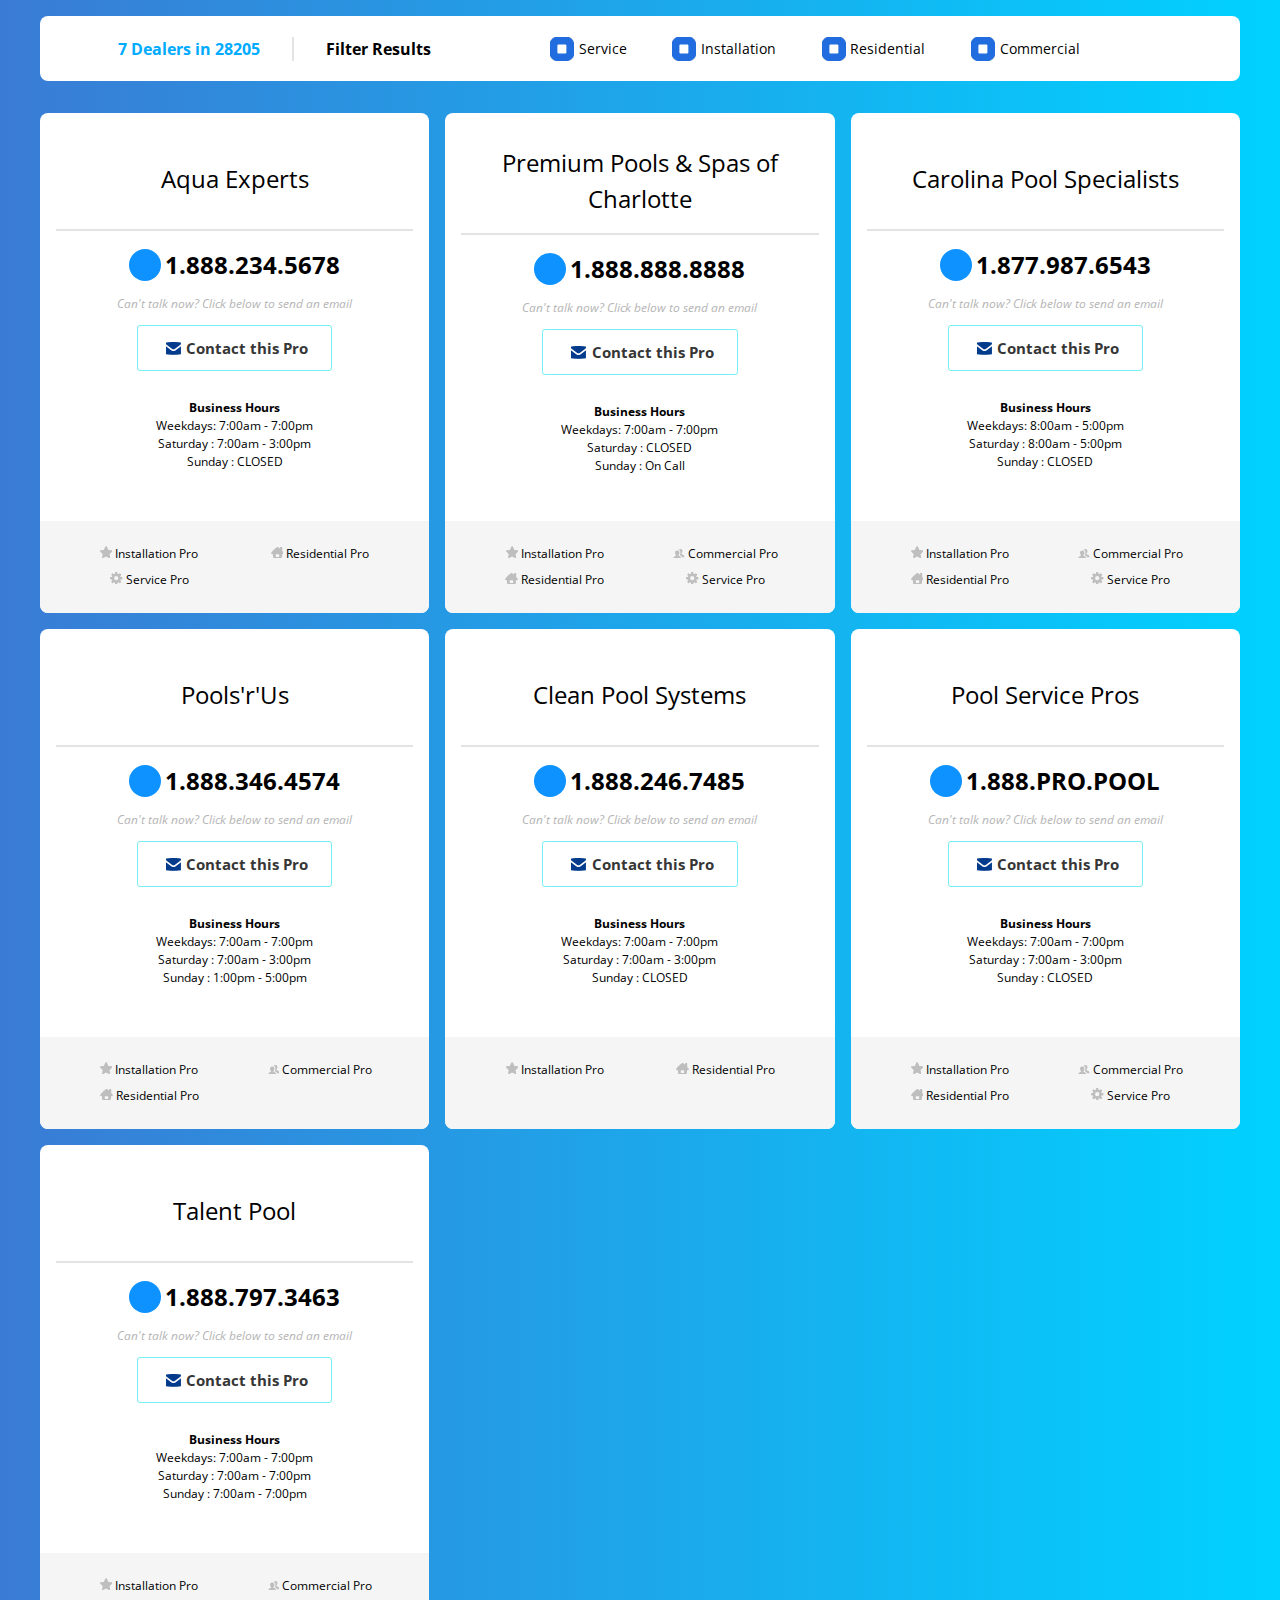
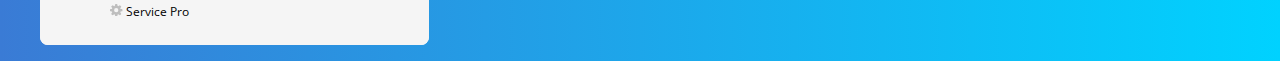
==== index.html @ e786c7f9 "initial commit" ====
<html>
  <head>
    <title>RV Project</title>
    <link rel="stylesheet" href="https://fonts.googleapis.com/css?family=Open+Sans:400,700">
    <link rel="stylesheet" type="text/css" href="./style/main.css">
    <link rel="stylesheet" type="text/css" media="(max-width: 750px)" href="./style/mobile.css">
  </head>
  <body>
  	<section class="wrapper">
      <nav class="nav">
  <div class="nav--header">
	  <div class="nav--brand"> 7 Dealers in 28205 </div>
    <div id="nav-btn--link">    
        <div class="nav-menu--title">
          <p>Filter Results</p>
        </div>       
        <div class="carat--border is-hidden--desktop">
          <span class="carat up"></span>  
        </div>
      </div>                
  </div>    
  <ul id="nav--menu" class="is--hidden">
    <li class="nav--item font--is-medium align-icons">
      <svg xmlns="http://www.w3.org/2000/svg" width="23.969" height="23.969" viewBox="0 0 23.969 23.969" class="add-margin">
        <rect class="radio-btn-unchecked cls-btn" x="0.5" y="0.5" width="22.969" height="22.969" rx="5" ry="5"/>
        <rect class="radio-btn-checked cls-checked" x="3.4" y="3.4" width="17" height="17" rx="5" ry="5"/>
      </svg>        
    Service </li>
    <li class="nav--item font--is-medium align-icons">
      <svg xmlns="http://www.w3.org/2000/svg" width="23.969" height="23.969" viewBox="0 0 23.969 23.969" class="add-margin">
        <rect class="radio-btn-unchecked cls-btn" x="0.5" y="0.5" width="22.969" height="22.969" rx="5" ry="5"/>
        <rect class="radio-btn-checked cls-checked" x="3.4" y="3.4" width="17" height="17" rx="5" ry="5"/>
      </svg>
    Installation </li>
    <li class="nav--item font--is-medium align-icons">
      <svg xmlns="http://www.w3.org/2000/svg" width="23.969" height="23.969" viewBox="0 0 23.969 23.969" class="add-margin">
        <rect class="radio-btn-unchecked cls-btn" x="0.5" y="0.5" width="22.969" height="22.969" rx="5" ry="5"/>
        <rect class="radio-btn-checked cls-checked" x="3.4" y="3.4" width="17" height="17" rx="5" ry="5"/>
      </svg>                 
    Residential </li>
    <li class="nav--item font--is-medium align-icons">
      <svg xmlns="http://www.w3.org/2000/svg" width="23.969" height="23.969" viewBox="0 0 23.969 23.969" class="add-margin">
        <rect class="radio-btn-unchecked cls-btn" x="0.5" y="0.5" width="22.969" height="22.969" rx="5" ry="5"/>
        <rect class="radio-btn-checked cls-checked" x="3.4" y="3.4" width="17" height="17" rx="5" ry="5"/>
      </svg>                  
    Commercial </li>                    
  </ul>  
</nav>
      <section class="card--grid">
        <div id="card--group"> 
          <!-- yields card from _index.ejs -->
         <div class="card">
  <div class="card--body">
  
    <div class="card--title">
	   <h1 class="font--is-large">Aqua Experts</h1>
    </div>
 
    <div class="card--content">  
        <div class="align-icon--phone">
          <div class="icon--circular">   
            <svg xmlns="http://www.w3.org/2000/svg" width="13" height="13.063" viewBox="0 0 13 13.063" class="icon--phone">
              <defs>
                <style>
                  .cls-phone {
                    fill: #fff;
                  }
                </style>
              </defs>
              <path id="phone-icon" class="cls-phone" d="M14.336,16.586A9.937,9.937,0,0,1,12.5,15.113a9.409,9.409,0,0,1-1.446-1.852,0.449,0.449,0,0,1,.058-0.583l1.374-1.371a0.531,0.531,0,0,0,.174-0.379,0.6,0.6,0,0,0-.072-0.262L10.822,7.428A0.456,0.456,0,0,0,10.4,7.165a3.386,3.386,0,0,0-2.169.846,2.949,2.949,0,0,0-.81,1.735,5.746,5.746,0,0,0,.181,2.275,10.107,10.107,0,0,0,1.106,2.523,13.079,13.079,0,0,0,1.909,2.465,12.026,12.026,0,0,0,3.246,2.377,7.365,7.365,0,0,0,3.217.846,3.087,3.087,0,0,0,3.3-3,0.472,0.472,0,0,0-.26-0.437l-3.21-1.633-0.246-.088a0.452,0.452,0,0,0-.376.19l-1.374,1.254a0.43,0.43,0,0,1-.578.073h0Z" transform="translate(-13.375 -13.156)"/>
            </svg>
          </div>                      
          <p class="font--is-large mobile--cta">
           <strong>1.888.234.5678</strong>
          </p> 
        </div>
      <p class="card--padding font--is-small subtitle--color"><em>Can't talk now? Click below to send an email</em>
      </p>
      <a class="button" data-order="0" data-id="401929">
        <svg xmlns="http://www.w3.org/2000/svg" xmlns:xlink="http://www.w3.org/1999/xlink" width="15" height="13" viewBox="0 0 15 13" class="add-margin">                  
          <image id="email-icon" width="15" height="13" xlink:href="[data-uri]"/>
        </svg>
        Contact this Pro
      </a>
    </div>
    <div class="card--content font--is-small">  
      <p><strong>Business Hours</strong></p>
      <p>Weekdays: 7:00am - 7:00pm</p>
      
       
       
        
        
      
       
       
        
        
      
       
       
        
        
      
       
       
        
        
      
       
       
        
        
      
       
       
           
        <p> Saturday : 7:00am - 3:00pm </p>
        
        
      
       
        
        <p>Sunday : CLOSED </p>
       
      
    </div>  
  </div>
  <div class="card--footer">            
      
        <p class="font--is-small">
          
          <svg xmlns="http://www.w3.org/2000/svg" width="12.281" height="12.313" viewBox="0 0 12.281 12.313">
            <defs>
              <style>
                .cls-icon {
                  fill: #bebebe;
                  fill-rule: evenodd;
                }
              </style>
            </defs>
            <path id="star-icon" class="cls-icon" d="M12.025,4.515A13.008,13.008,0,0,0,8.4,4.093,11.641,11.641,0,0,0,6.677.382,0.578,0.578,0,0,0,6.254.2a0.652,0.652,0,0,0-.435.179A11.913,11.913,0,0,0,4.1,4.093a13.006,13.006,0,0,0-3.621.422,0.539,0.539,0,0,0-.333.358,0.57,0.57,0,0,0,.038.512A11.762,11.762,0,0,0,2.864,8.277a23.525,23.525,0,0,0-.64,3.544,0.586,0.586,0,0,0,.282.563,0.556,0.556,0,0,0,.614.038q0.217-.128.7-0.358,1.727-.857,2.431-1.305,0.7,0.448,2.431,1.305,0.486,0.23.7,0.358a0.736,0.736,0,0,0,.282.064,0.63,0.63,0,0,0,.333-0.1,0.587,0.587,0,0,0,.281-0.563,23.554,23.554,0,0,0-.64-3.544A11.768,11.768,0,0,0,12.32,5.385a0.57,0.57,0,0,0,.038-0.512,0.579,0.579,0,0,0-.333-0.358h0Z" transform="translate(-0.125 -0.188)"/>
          </svg>
                     
          Installation Pro 
        </p>
    
        <p class="font--is-small">
          
            <svg xmlns="http://www.w3.org/2000/svg" width="12.938" height="11.656" viewBox="0 0 12.938 11.656">
              <defs>
                <style>
                  .cls-1 {
                    fill: #bebebe;
                    fill-rule: evenodd;
                  }
                </style>
              </defs>
              <path id="home-icon" class="cls-1" d="M10.187,12.027a0.722,0.722,0,0,0,.344-0.2,0.546,0.546,0,0,0,.155-0.351l0.553-3.817h1.066a0.645,0.645,0,0,0,.648-0.647,0.665,0.665,0,0,0-.175-0.445,16.038,16.038,0,0,0-1.551-1.888V1.182A0.416,0.416,0,0,0,10.794.751H9.5a0.416,0.416,0,0,0-.432.432V2.6A22.991,22.991,0,0,0,6.842.859a0.582,0.582,0,0,0-.728,0L5.635,1.2Q5.3,1.439,4.569,2.032T3.126,3.273q-0.708.647-1.544,1.565A17.807,17.807,0,0,0,.125,6.645a0.589,0.589,0,0,0-.054.661,0.636,0.636,0,0,0,.58.351H1.717l0.54,3.817a0.625,0.625,0,0,0,.513.553,18.882,18.882,0,0,0,3.709.378,19.163,19.163,0,0,0,3.709-.378h0ZM7.773,10.678q-0.715.068-1.295,0.067t-1.295-.067a0.4,0.4,0,0,1-.378-0.4L4.7,8.547a0.467,0.467,0,0,1,.121-0.324,0.427,0.427,0,0,1,.31-0.135h2.7a0.427,0.427,0,0,1,.31.135,0.467,0.467,0,0,1,.121.324L8.151,10.274a0.4,0.4,0,0,1-.378.4h0Z" transform="translate(0 -0.75)"/>
            </svg>
                     
          Residential Pro 
        </p>
    
        <p class="font--is-small">
          
            <svg xmlns="http://www.w3.org/2000/svg" width="12.469" height="12.438" viewBox="0 0 12.469 12.438">
              <defs>
                <style>
                  .cls-1 {
                    fill: #bebebe;
                    fill-rule: evenodd;
                  }
                </style>
              </defs>
              <path id="gear-icon" class="cls-1" d="M12.753,5.869a0.611,0.611,0,0,0-.364-0.182q-0.351-.039-1.065-0.13A0.757,0.757,0,0,1,10.935,5.3a0.662,0.662,0,0,1-.156-0.435A0.59,0.59,0,0,1,10.9,4.506q0-.013.649-0.857a0.613,0.613,0,0,0,.13-0.383,0.578,0.578,0,0,0-.143-0.383,5.573,5.573,0,0,0-.844-0.844A0.578,0.578,0,0,0,10.305,1.9a0.612,0.612,0,0,0-.383.13l-0.844.649a0.8,0.8,0,0,1-.39.117A0.645,0.645,0,0,1,8.254,2.63a0.72,0.72,0,0,1-.24-0.409L7.884,1.182A0.611,0.611,0,0,0,7.7.818,0.621,0.621,0,0,0,7.325.636a5.519,5.519,0,0,0-1.195,0,0.621,0.621,0,0,0-.377.182,0.61,0.61,0,0,0-.182.364L5.442,2.221a0.648,0.648,0,0,1-.234.409,0.671,0.671,0,0,1-.441.162,0.735,0.735,0,0,1-.416-0.13L3.534,2.026A0.613,0.613,0,0,0,3.151,1.9a0.577,0.577,0,0,0-.383.143,5.561,5.561,0,0,0-.844.844,0.606,0.606,0,0,0-.149.383,0.548,0.548,0,0,0,.136.383L2.534,4.467a0.637,0.637,0,0,1,.143.4,0.673,0.673,0,0,1-.169.454,0.683,0.683,0,0,1-.429.234l-1.013.13a0.607,0.607,0,0,0-.377.188,0.574,0.574,0,0,0-.169.37,5.519,5.519,0,0,0,0,1.195A0.62,0.62,0,0,0,.7,7.817,0.61,0.61,0,0,0,1.067,8l1.013,0.13a0.631,0.631,0,0,1,.429.221,0.673,0.673,0,0,1,.169.454,0.654,0.654,0,0,1-.143.416l-0.623.818a0.611,0.611,0,0,0-.13.383,0.576,0.576,0,0,0,.143.383,5.555,5.555,0,0,0,.844.844,0.618,0.618,0,0,0,.39.143,0.538,0.538,0,0,0,.377-0.13l0.818-.636a0.737,0.737,0,0,1,.416-0.13,0.672,0.672,0,0,1,.441.162,0.649,0.649,0,0,1,.234.409q0,0.013.13,1.039a0.61,0.61,0,0,0,.182.364,0.619,0.619,0,0,0,.377.182q0.39,0.026.6,0.026t0.6-.026A0.62,0.62,0,0,0,7.7,12.868,0.611,0.611,0,0,0,7.884,12.5l0.13-1.039a0.721,0.721,0,0,1,.24-0.409,0.647,0.647,0,0,1,.435-0.162,0.631,0.631,0,0,1,.39.117l0.844,0.649a0.538,0.538,0,0,0,.377.13,0.554,0.554,0,0,0,.39-0.143,5.566,5.566,0,0,0,.844-0.844,0.577,0.577,0,0,0,.143-0.383,0.613,0.613,0,0,0-.13-0.383Q10.9,9.194,10.9,9.181A0.609,0.609,0,0,1,10.779,8.8a0.663,0.663,0,0,1,.156-0.435,0.688,0.688,0,0,1,.389-0.24L12.39,8a0.61,0.61,0,0,0,.364-0.182,0.621,0.621,0,0,0,.182-0.377,5.521,5.521,0,0,0,0-1.195A0.621,0.621,0,0,0,12.753,5.869Zm-8.142.974A2.106,2.106,0,0,1,6.728,4.727,2.106,2.106,0,0,1,8.845,6.843,2.106,2.106,0,0,1,6.728,8.96,2.106,2.106,0,0,1,4.611,6.843Z" transform="translate(-0.5 -0.625)"/>
            </svg>
                     
          Service Pro 
        </p>
    
    
  </div>
</div>
        
<div class="card">
  <div class="card--body">
  
    <div class="card--title card--content">
     <h1 class="font--is-large">Premium Pools &amp; Spas of Charlotte</h1>
    </div>                          
  
    <div class="card--content">  
        <div class="align-icon--phone">
          <div class="icon--circular">   
            <svg xmlns="http://www.w3.org/2000/svg" width="13" height="13.063" viewBox="0 0 13 13.063" class="icon--phone">
              <defs>
                <style>
                  .cls-phone {
                    fill: #fff;
                  }
                </style>
              </defs>
              <path id="phone-icon" class="cls-phone" d="M14.336,16.586A9.937,9.937,0,0,1,12.5,15.113a9.409,9.409,0,0,1-1.446-1.852,0.449,0.449,0,0,1,.058-0.583l1.374-1.371a0.531,0.531,0,0,0,.174-0.379,0.6,0.6,0,0,0-.072-0.262L10.822,7.428A0.456,0.456,0,0,0,10.4,7.165a3.386,3.386,0,0,0-2.169.846,2.949,2.949,0,0,0-.81,1.735,5.746,5.746,0,0,0,.181,2.275,10.107,10.107,0,0,0,1.106,2.523,13.079,13.079,0,0,0,1.909,2.465,12.026,12.026,0,0,0,3.246,2.377,7.365,7.365,0,0,0,3.217.846,3.087,3.087,0,0,0,3.3-3,0.472,0.472,0,0,0-.26-0.437l-3.21-1.633-0.246-.088a0.452,0.452,0,0,0-.376.19l-1.374,1.254a0.43,0.43,0,0,1-.578.073h0Z" transform="translate(-13.375 -13.156)"/>
            </svg>
          </div>                      
          <p class="font--is-large mobile--cta">
           <strong>1.888.888.8888</strong>
          </p> 
        </div>
      <p class="card--padding font--is-small subtitle--color"><em>Can't talk now? Click below to send an email</em>
      </p>
      <a class="button" data-order="1" data-id="401928">
        <svg xmlns="http://www.w3.org/2000/svg" xmlns:xlink="http://www.w3.org/1999/xlink" width="15" height="13" viewBox="0 0 15 13" class="add-margin">                  
          <image id="email-icon" width="15" height="13" xlink:href="[data-uri]"/>
        </svg>
        Contact this Pro
      </a>
    </div>
    <div class="card--content font--is-small">  
      <p><strong>Business Hours</strong></p>
      <p>Weekdays: 7:00am - 7:00pm</p>
      
       
       
        
        
      
       
       
        
        
      
       
       
        
        
      
       
       
        
        
      
       
       
        
        
      
       
        
        <p>Saturday : CLOSED </p>
       
      
       
       
           
        <p> Sunday : On Call </p>
        
        
      
    </div>  
  </div>
  <div class="card--footer">            
      
        <p class="font--is-small">
          
          <svg xmlns="http://www.w3.org/2000/svg" width="12.281" height="12.313" viewBox="0 0 12.281 12.313">
            <defs>
              <style>
                .cls-icon {
                  fill: #bebebe;
                  fill-rule: evenodd;
                }
              </style>
            </defs>
            <path id="star-icon" class="cls-icon" d="M12.025,4.515A13.008,13.008,0,0,0,8.4,4.093,11.641,11.641,0,0,0,6.677.382,0.578,0.578,0,0,0,6.254.2a0.652,0.652,0,0,0-.435.179A11.913,11.913,0,0,0,4.1,4.093a13.006,13.006,0,0,0-3.621.422,0.539,0.539,0,0,0-.333.358,0.57,0.57,0,0,0,.038.512A11.762,11.762,0,0,0,2.864,8.277a23.525,23.525,0,0,0-.64,3.544,0.586,0.586,0,0,0,.282.563,0.556,0.556,0,0,0,.614.038q0.217-.128.7-0.358,1.727-.857,2.431-1.305,0.7,0.448,2.431,1.305,0.486,0.23.7,0.358a0.736,0.736,0,0,0,.282.064,0.63,0.63,0,0,0,.333-0.1,0.587,0.587,0,0,0,.281-0.563,23.554,23.554,0,0,0-.64-3.544A11.768,11.768,0,0,0,12.32,5.385a0.57,0.57,0,0,0,.038-0.512,0.579,0.579,0,0,0-.333-0.358h0Z" transform="translate(-0.125 -0.188)"/>
          </svg>
                     
          Installation Pro 
        </p>
    
        <p class="font--is-small">
          
            <svg xmlns="http://www.w3.org/2000/svg" width="11.5" height="9.906" viewBox="0 0 11.5 9.906">
              <defs>
                <style>
                  .cls-1 {
                    fill: #bebebe;
                    fill-rule: evenodd;
                  }
                </style>
              </defs>
              <path id="people-icon" class="cls-1" d="M10.4,6.81a6.431,6.431,0,0,0-.636-0.288q-0.3-.12-0.432-0.18a2.026,2.026,0,0,1-.312-0.186A0.5,0.5,0,0,1,8.8,5.9a1.03,1.03,0,0,1,.276-0.792q1.177-1.825.4-3.11a2.147,2.147,0,0,0-.792-0.768A2.2,2.2,0,0,0,7.589.951a1.563,1.563,0,0,0-.835.2,2.638,2.638,0,0,0-.666.636,2.858,2.858,0,0,1,1.273,1.2,2.687,2.687,0,0,1,.366,1,3.666,3.666,0,0,1-.1,1.381,5.588,5.588,0,0,1-.756,1.717,1.6,1.6,0,0,1,.192.084,4.891,4.891,0,0,1,.78.348A4.113,4.113,0,0,1,9.45,9.284a12.1,12.1,0,0,0,2.065-.132A0.372,0.372,0,0,0,11.768,9a0.375,0.375,0,0,0,.048-0.288A2.877,2.877,0,0,0,10.4,6.81h0ZM8.07,10.737q0.336-.036.384-0.048a0.324,0.324,0,0,0,.252-0.156,0.34,0.34,0,0,0,.06-0.288,2.982,2.982,0,0,0-1.417-1.9,6.71,6.71,0,0,0-.636-0.288q-0.3-.12-0.432-0.18a2.027,2.027,0,0,1-.312-0.186,0.5,0.5,0,0,1-.216-0.258,1.056,1.056,0,0,1,.264-0.792q1.177-1.837.408-3.11a2.134,2.134,0,0,0-.8-0.768,2.229,2.229,0,0,0-1.1-.276,2.2,2.2,0,0,0-1.087.276,2.132,2.132,0,0,0-.8.768q-0.769,1.273.408,3.11a1.057,1.057,0,0,1,.264.792,0.5,0.5,0,0,1-.216.258,2.036,2.036,0,0,1-.312.186q-0.132.06-.432,0.18a6.688,6.688,0,0,0-.636.288,2.884,2.884,0,0,0-1.4,1.9,0.352,0.352,0,0,0,.048.288,0.323,0.323,0,0,0,.252.156Q0.661,10.7.991,10.737t1.3,0.072q0.973,0.036,2.233.036t2.233-.036Q7.733,10.773,8.07,10.737Z" transform="translate(-0.313 -0.938)"/>
            </svg>                      
                     
          Commercial Pro 
        </p>
    
        <p class="font--is-small">
          
            <svg xmlns="http://www.w3.org/2000/svg" width="12.938" height="11.656" viewBox="0 0 12.938 11.656">
              <defs>
                <style>
                  .cls-1 {
                    fill: #bebebe;
                    fill-rule: evenodd;
                  }
                </style>
              </defs>
              <path id="home-icon" class="cls-1" d="M10.187,12.027a0.722,0.722,0,0,0,.344-0.2,0.546,0.546,0,0,0,.155-0.351l0.553-3.817h1.066a0.645,0.645,0,0,0,.648-0.647,0.665,0.665,0,0,0-.175-0.445,16.038,16.038,0,0,0-1.551-1.888V1.182A0.416,0.416,0,0,0,10.794.751H9.5a0.416,0.416,0,0,0-.432.432V2.6A22.991,22.991,0,0,0,6.842.859a0.582,0.582,0,0,0-.728,0L5.635,1.2Q5.3,1.439,4.569,2.032T3.126,3.273q-0.708.647-1.544,1.565A17.807,17.807,0,0,0,.125,6.645a0.589,0.589,0,0,0-.054.661,0.636,0.636,0,0,0,.58.351H1.717l0.54,3.817a0.625,0.625,0,0,0,.513.553,18.882,18.882,0,0,0,3.709.378,19.163,19.163,0,0,0,3.709-.378h0ZM7.773,10.678q-0.715.068-1.295,0.067t-1.295-.067a0.4,0.4,0,0,1-.378-0.4L4.7,8.547a0.467,0.467,0,0,1,.121-0.324,0.427,0.427,0,0,1,.31-0.135h2.7a0.427,0.427,0,0,1,.31.135,0.467,0.467,0,0,1,.121.324L8.151,10.274a0.4,0.4,0,0,1-.378.4h0Z" transform="translate(0 -0.75)"/>
            </svg>
                     
          Residential Pro 
        </p>
    
        <p class="font--is-small">
          
            <svg xmlns="http://www.w3.org/2000/svg" width="12.469" height="12.438" viewBox="0 0 12.469 12.438">
              <defs>
                <style>
                  .cls-1 {
                    fill: #bebebe;
                    fill-rule: evenodd;
                  }
                </style>
              </defs>
              <path id="gear-icon" class="cls-1" d="M12.753,5.869a0.611,0.611,0,0,0-.364-0.182q-0.351-.039-1.065-0.13A0.757,0.757,0,0,1,10.935,5.3a0.662,0.662,0,0,1-.156-0.435A0.59,0.59,0,0,1,10.9,4.506q0-.013.649-0.857a0.613,0.613,0,0,0,.13-0.383,0.578,0.578,0,0,0-.143-0.383,5.573,5.573,0,0,0-.844-0.844A0.578,0.578,0,0,0,10.305,1.9a0.612,0.612,0,0,0-.383.13l-0.844.649a0.8,0.8,0,0,1-.39.117A0.645,0.645,0,0,1,8.254,2.63a0.72,0.72,0,0,1-.24-0.409L7.884,1.182A0.611,0.611,0,0,0,7.7.818,0.621,0.621,0,0,0,7.325.636a5.519,5.519,0,0,0-1.195,0,0.621,0.621,0,0,0-.377.182,0.61,0.61,0,0,0-.182.364L5.442,2.221a0.648,0.648,0,0,1-.234.409,0.671,0.671,0,0,1-.441.162,0.735,0.735,0,0,1-.416-0.13L3.534,2.026A0.613,0.613,0,0,0,3.151,1.9a0.577,0.577,0,0,0-.383.143,5.561,5.561,0,0,0-.844.844,0.606,0.606,0,0,0-.149.383,0.548,0.548,0,0,0,.136.383L2.534,4.467a0.637,0.637,0,0,1,.143.4,0.673,0.673,0,0,1-.169.454,0.683,0.683,0,0,1-.429.234l-1.013.13a0.607,0.607,0,0,0-.377.188,0.574,0.574,0,0,0-.169.37,5.519,5.519,0,0,0,0,1.195A0.62,0.62,0,0,0,.7,7.817,0.61,0.61,0,0,0,1.067,8l1.013,0.13a0.631,0.631,0,0,1,.429.221,0.673,0.673,0,0,1,.169.454,0.654,0.654,0,0,1-.143.416l-0.623.818a0.611,0.611,0,0,0-.13.383,0.576,0.576,0,0,0,.143.383,5.555,5.555,0,0,0,.844.844,0.618,0.618,0,0,0,.39.143,0.538,0.538,0,0,0,.377-0.13l0.818-.636a0.737,0.737,0,0,1,.416-0.13,0.672,0.672,0,0,1,.441.162,0.649,0.649,0,0,1,.234.409q0,0.013.13,1.039a0.61,0.61,0,0,0,.182.364,0.619,0.619,0,0,0,.377.182q0.39,0.026.6,0.026t0.6-.026A0.62,0.62,0,0,0,7.7,12.868,0.611,0.611,0,0,0,7.884,12.5l0.13-1.039a0.721,0.721,0,0,1,.24-0.409,0.647,0.647,0,0,1,.435-0.162,0.631,0.631,0,0,1,.39.117l0.844,0.649a0.538,0.538,0,0,0,.377.13,0.554,0.554,0,0,0,.39-0.143,5.566,5.566,0,0,0,.844-0.844,0.577,0.577,0,0,0,.143-0.383,0.613,0.613,0,0,0-.13-0.383Q10.9,9.194,10.9,9.181A0.609,0.609,0,0,1,10.779,8.8a0.663,0.663,0,0,1,.156-0.435,0.688,0.688,0,0,1,.389-0.24L12.39,8a0.61,0.61,0,0,0,.364-0.182,0.621,0.621,0,0,0,.182-0.377,5.521,5.521,0,0,0,0-1.195A0.621,0.621,0,0,0,12.753,5.869Zm-8.142.974A2.106,2.106,0,0,1,6.728,4.727,2.106,2.106,0,0,1,8.845,6.843,2.106,2.106,0,0,1,6.728,8.96,2.106,2.106,0,0,1,4.611,6.843Z" transform="translate(-0.5 -0.625)"/>
            </svg>
                     
          Service Pro 
        </p>
    
    
  </div>
</div>
        
<div class="card">
  <div class="card--body">
  
    <div class="card--title">
	   <h1 class="font--is-large">Carolina Pool Specialists</h1>
    </div>
 
    <div class="card--content">  
        <div class="align-icon--phone">
          <div class="icon--circular">   
            <svg xmlns="http://www.w3.org/2000/svg" width="13" height="13.063" viewBox="0 0 13 13.063" class="icon--phone">
              <defs>
                <style>
                  .cls-phone {
                    fill: #fff;
                  }
                </style>
              </defs>
              <path id="phone-icon" class="cls-phone" d="M14.336,16.586A9.937,9.937,0,0,1,12.5,15.113a9.409,9.409,0,0,1-1.446-1.852,0.449,0.449,0,0,1,.058-0.583l1.374-1.371a0.531,0.531,0,0,0,.174-0.379,0.6,0.6,0,0,0-.072-0.262L10.822,7.428A0.456,0.456,0,0,0,10.4,7.165a3.386,3.386,0,0,0-2.169.846,2.949,2.949,0,0,0-.81,1.735,5.746,5.746,0,0,0,.181,2.275,10.107,10.107,0,0,0,1.106,2.523,13.079,13.079,0,0,0,1.909,2.465,12.026,12.026,0,0,0,3.246,2.377,7.365,7.365,0,0,0,3.217.846,3.087,3.087,0,0,0,3.3-3,0.472,0.472,0,0,0-.26-0.437l-3.21-1.633-0.246-.088a0.452,0.452,0,0,0-.376.19l-1.374,1.254a0.43,0.43,0,0,1-.578.073h0Z" transform="translate(-13.375 -13.156)"/>
            </svg>
          </div>                      
          <p class="font--is-large mobile--cta">
           <strong>1.877.987.6543</strong>
          </p> 
        </div>
      <p class="card--padding font--is-small subtitle--color"><em>Can't talk now? Click below to send an email</em>
      </p>
      <a class="button" data-order="2" data-id="401927">
        <svg xmlns="http://www.w3.org/2000/svg" xmlns:xlink="http://www.w3.org/1999/xlink" width="15" height="13" viewBox="0 0 15 13" class="add-margin">                  
          <image id="email-icon" width="15" height="13" xlink:href="[data-uri]"/>
        </svg>
        Contact this Pro
      </a>
    </div>
    <div class="card--content font--is-small">  
      <p><strong>Business Hours</strong></p>
      <p>Weekdays: 8:00am - 5:00pm</p>
      
       
       
        
        
      
       
       
        
        
      
       
       
        
        
      
       
       
        
        
      
       
       
        
        
      
       
       
           
        <p> Saturday : 8:00am - 5:00pm </p>
        
        
      
       
        
        <p>Sunday : CLOSED </p>
       
      
    </div>  
  </div>
  <div class="card--footer">            
      
        <p class="font--is-small">
          
          <svg xmlns="http://www.w3.org/2000/svg" width="12.281" height="12.313" viewBox="0 0 12.281 12.313">
            <defs>
              <style>
                .cls-icon {
                  fill: #bebebe;
                  fill-rule: evenodd;
                }
              </style>
            </defs>
            <path id="star-icon" class="cls-icon" d="M12.025,4.515A13.008,13.008,0,0,0,8.4,4.093,11.641,11.641,0,0,0,6.677.382,0.578,0.578,0,0,0,6.254.2a0.652,0.652,0,0,0-.435.179A11.913,11.913,0,0,0,4.1,4.093a13.006,13.006,0,0,0-3.621.422,0.539,0.539,0,0,0-.333.358,0.57,0.57,0,0,0,.038.512A11.762,11.762,0,0,0,2.864,8.277a23.525,23.525,0,0,0-.64,3.544,0.586,0.586,0,0,0,.282.563,0.556,0.556,0,0,0,.614.038q0.217-.128.7-0.358,1.727-.857,2.431-1.305,0.7,0.448,2.431,1.305,0.486,0.23.7,0.358a0.736,0.736,0,0,0,.282.064,0.63,0.63,0,0,0,.333-0.1,0.587,0.587,0,0,0,.281-0.563,23.554,23.554,0,0,0-.64-3.544A11.768,11.768,0,0,0,12.32,5.385a0.57,0.57,0,0,0,.038-0.512,0.579,0.579,0,0,0-.333-0.358h0Z" transform="translate(-0.125 -0.188)"/>
          </svg>
                     
          Installation Pro 
        </p>
    
        <p class="font--is-small">
          
            <svg xmlns="http://www.w3.org/2000/svg" width="11.5" height="9.906" viewBox="0 0 11.5 9.906">
              <defs>
                <style>
                  .cls-1 {
                    fill: #bebebe;
                    fill-rule: evenodd;
                  }
                </style>
              </defs>
              <path id="people-icon" class="cls-1" d="M10.4,6.81a6.431,6.431,0,0,0-.636-0.288q-0.3-.12-0.432-0.18a2.026,2.026,0,0,1-.312-0.186A0.5,0.5,0,0,1,8.8,5.9a1.03,1.03,0,0,1,.276-0.792q1.177-1.825.4-3.11a2.147,2.147,0,0,0-.792-0.768A2.2,2.2,0,0,0,7.589.951a1.563,1.563,0,0,0-.835.2,2.638,2.638,0,0,0-.666.636,2.858,2.858,0,0,1,1.273,1.2,2.687,2.687,0,0,1,.366,1,3.666,3.666,0,0,1-.1,1.381,5.588,5.588,0,0,1-.756,1.717,1.6,1.6,0,0,1,.192.084,4.891,4.891,0,0,1,.78.348A4.113,4.113,0,0,1,9.45,9.284a12.1,12.1,0,0,0,2.065-.132A0.372,0.372,0,0,0,11.768,9a0.375,0.375,0,0,0,.048-0.288A2.877,2.877,0,0,0,10.4,6.81h0ZM8.07,10.737q0.336-.036.384-0.048a0.324,0.324,0,0,0,.252-0.156,0.34,0.34,0,0,0,.06-0.288,2.982,2.982,0,0,0-1.417-1.9,6.71,6.71,0,0,0-.636-0.288q-0.3-.12-0.432-0.18a2.027,2.027,0,0,1-.312-0.186,0.5,0.5,0,0,1-.216-0.258,1.056,1.056,0,0,1,.264-0.792q1.177-1.837.408-3.11a2.134,2.134,0,0,0-.8-0.768,2.229,2.229,0,0,0-1.1-.276,2.2,2.2,0,0,0-1.087.276,2.132,2.132,0,0,0-.8.768q-0.769,1.273.408,3.11a1.057,1.057,0,0,1,.264.792,0.5,0.5,0,0,1-.216.258,2.036,2.036,0,0,1-.312.186q-0.132.06-.432,0.18a6.688,6.688,0,0,0-.636.288,2.884,2.884,0,0,0-1.4,1.9,0.352,0.352,0,0,0,.048.288,0.323,0.323,0,0,0,.252.156Q0.661,10.7.991,10.737t1.3,0.072q0.973,0.036,2.233.036t2.233-.036Q7.733,10.773,8.07,10.737Z" transform="translate(-0.313 -0.938)"/>
            </svg>                      
                     
          Commercial Pro 
        </p>
    
        <p class="font--is-small">
          
            <svg xmlns="http://www.w3.org/2000/svg" width="12.938" height="11.656" viewBox="0 0 12.938 11.656">
              <defs>
                <style>
                  .cls-1 {
                    fill: #bebebe;
                    fill-rule: evenodd;
                  }
                </style>
              </defs>
              <path id="home-icon" class="cls-1" d="M10.187,12.027a0.722,0.722,0,0,0,.344-0.2,0.546,0.546,0,0,0,.155-0.351l0.553-3.817h1.066a0.645,0.645,0,0,0,.648-0.647,0.665,0.665,0,0,0-.175-0.445,16.038,16.038,0,0,0-1.551-1.888V1.182A0.416,0.416,0,0,0,10.794.751H9.5a0.416,0.416,0,0,0-.432.432V2.6A22.991,22.991,0,0,0,6.842.859a0.582,0.582,0,0,0-.728,0L5.635,1.2Q5.3,1.439,4.569,2.032T3.126,3.273q-0.708.647-1.544,1.565A17.807,17.807,0,0,0,.125,6.645a0.589,0.589,0,0,0-.054.661,0.636,0.636,0,0,0,.58.351H1.717l0.54,3.817a0.625,0.625,0,0,0,.513.553,18.882,18.882,0,0,0,3.709.378,19.163,19.163,0,0,0,3.709-.378h0ZM7.773,10.678q-0.715.068-1.295,0.067t-1.295-.067a0.4,0.4,0,0,1-.378-0.4L4.7,8.547a0.467,0.467,0,0,1,.121-0.324,0.427,0.427,0,0,1,.31-0.135h2.7a0.427,0.427,0,0,1,.31.135,0.467,0.467,0,0,1,.121.324L8.151,10.274a0.4,0.4,0,0,1-.378.4h0Z" transform="translate(0 -0.75)"/>
            </svg>
                     
          Residential Pro 
        </p>
    
        <p class="font--is-small">
          
            <svg xmlns="http://www.w3.org/2000/svg" width="12.469" height="12.438" viewBox="0 0 12.469 12.438">
              <defs>
                <style>
                  .cls-1 {
                    fill: #bebebe;
                    fill-rule: evenodd;
                  }
                </style>
              </defs>
              <path id="gear-icon" class="cls-1" d="M12.753,5.869a0.611,0.611,0,0,0-.364-0.182q-0.351-.039-1.065-0.13A0.757,0.757,0,0,1,10.935,5.3a0.662,0.662,0,0,1-.156-0.435A0.59,0.59,0,0,1,10.9,4.506q0-.013.649-0.857a0.613,0.613,0,0,0,.13-0.383,0.578,0.578,0,0,0-.143-0.383,5.573,5.573,0,0,0-.844-0.844A0.578,0.578,0,0,0,10.305,1.9a0.612,0.612,0,0,0-.383.13l-0.844.649a0.8,0.8,0,0,1-.39.117A0.645,0.645,0,0,1,8.254,2.63a0.72,0.72,0,0,1-.24-0.409L7.884,1.182A0.611,0.611,0,0,0,7.7.818,0.621,0.621,0,0,0,7.325.636a5.519,5.519,0,0,0-1.195,0,0.621,0.621,0,0,0-.377.182,0.61,0.61,0,0,0-.182.364L5.442,2.221a0.648,0.648,0,0,1-.234.409,0.671,0.671,0,0,1-.441.162,0.735,0.735,0,0,1-.416-0.13L3.534,2.026A0.613,0.613,0,0,0,3.151,1.9a0.577,0.577,0,0,0-.383.143,5.561,5.561,0,0,0-.844.844,0.606,0.606,0,0,0-.149.383,0.548,0.548,0,0,0,.136.383L2.534,4.467a0.637,0.637,0,0,1,.143.4,0.673,0.673,0,0,1-.169.454,0.683,0.683,0,0,1-.429.234l-1.013.13a0.607,0.607,0,0,0-.377.188,0.574,0.574,0,0,0-.169.37,5.519,5.519,0,0,0,0,1.195A0.62,0.62,0,0,0,.7,7.817,0.61,0.61,0,0,0,1.067,8l1.013,0.13a0.631,0.631,0,0,1,.429.221,0.673,0.673,0,0,1,.169.454,0.654,0.654,0,0,1-.143.416l-0.623.818a0.611,0.611,0,0,0-.13.383,0.576,0.576,0,0,0,.143.383,5.555,5.555,0,0,0,.844.844,0.618,0.618,0,0,0,.39.143,0.538,0.538,0,0,0,.377-0.13l0.818-.636a0.737,0.737,0,0,1,.416-0.13,0.672,0.672,0,0,1,.441.162,0.649,0.649,0,0,1,.234.409q0,0.013.13,1.039a0.61,0.61,0,0,0,.182.364,0.619,0.619,0,0,0,.377.182q0.39,0.026.6,0.026t0.6-.026A0.62,0.62,0,0,0,7.7,12.868,0.611,0.611,0,0,0,7.884,12.5l0.13-1.039a0.721,0.721,0,0,1,.24-0.409,0.647,0.647,0,0,1,.435-0.162,0.631,0.631,0,0,1,.39.117l0.844,0.649a0.538,0.538,0,0,0,.377.13,0.554,0.554,0,0,0,.39-0.143,5.566,5.566,0,0,0,.844-0.844,0.577,0.577,0,0,0,.143-0.383,0.613,0.613,0,0,0-.13-0.383Q10.9,9.194,10.9,9.181A0.609,0.609,0,0,1,10.779,8.8a0.663,0.663,0,0,1,.156-0.435,0.688,0.688,0,0,1,.389-0.24L12.39,8a0.61,0.61,0,0,0,.364-0.182,0.621,0.621,0,0,0,.182-0.377,5.521,5.521,0,0,0,0-1.195A0.621,0.621,0,0,0,12.753,5.869Zm-8.142.974A2.106,2.106,0,0,1,6.728,4.727,2.106,2.106,0,0,1,8.845,6.843,2.106,2.106,0,0,1,6.728,8.96,2.106,2.106,0,0,1,4.611,6.843Z" transform="translate(-0.5 -0.625)"/>
            </svg>
                     
          Service Pro 
        </p>
    
    
  </div>
</div>
        
<div class="card">
  <div class="card--body">
  
    <div class="card--title">
	   <h1 class="font--is-large">Pools&#39;r&#39;Us</h1>
    </div>
 
    <div class="card--content">  
        <div class="align-icon--phone">
          <div class="icon--circular">   
            <svg xmlns="http://www.w3.org/2000/svg" width="13" height="13.063" viewBox="0 0 13 13.063" class="icon--phone">
              <defs>
                <style>
                  .cls-phone {
                    fill: #fff;
                  }
                </style>
              </defs>
              <path id="phone-icon" class="cls-phone" d="M14.336,16.586A9.937,9.937,0,0,1,12.5,15.113a9.409,9.409,0,0,1-1.446-1.852,0.449,0.449,0,0,1,.058-0.583l1.374-1.371a0.531,0.531,0,0,0,.174-0.379,0.6,0.6,0,0,0-.072-0.262L10.822,7.428A0.456,0.456,0,0,0,10.4,7.165a3.386,3.386,0,0,0-2.169.846,2.949,2.949,0,0,0-.81,1.735,5.746,5.746,0,0,0,.181,2.275,10.107,10.107,0,0,0,1.106,2.523,13.079,13.079,0,0,0,1.909,2.465,12.026,12.026,0,0,0,3.246,2.377,7.365,7.365,0,0,0,3.217.846,3.087,3.087,0,0,0,3.3-3,0.472,0.472,0,0,0-.26-0.437l-3.21-1.633-0.246-.088a0.452,0.452,0,0,0-.376.19l-1.374,1.254a0.43,0.43,0,0,1-.578.073h0Z" transform="translate(-13.375 -13.156)"/>
            </svg>
          </div>                      
          <p class="font--is-large mobile--cta">
           <strong>1.888.346.4574</strong>
          </p> 
        </div>
      <p class="card--padding font--is-small subtitle--color"><em>Can't talk now? Click below to send an email</em>
      </p>
      <a class="button" data-order="3" data-id="401926">
        <svg xmlns="http://www.w3.org/2000/svg" xmlns:xlink="http://www.w3.org/1999/xlink" width="15" height="13" viewBox="0 0 15 13" class="add-margin">                  
          <image id="email-icon" width="15" height="13" xlink:href="[data-uri]"/>
        </svg>
        Contact this Pro
      </a>
    </div>
    <div class="card--content font--is-small">  
      <p><strong>Business Hours</strong></p>
      <p>Weekdays: 7:00am - 7:00pm</p>
      
       
       
        
        
      
       
       
        
        
      
       
       
        
        
      
       
       
        
        
      
       
       
        
        
      
       
       
           
        <p> Saturday : 7:00am - 3:00pm </p>
        
        
      
       
       
           
        <p> Sunday : 1:00pm - 5:00pm </p>
        
        
      
    </div>  
  </div>
  <div class="card--footer">            
      
        <p class="font--is-small">
          
          <svg xmlns="http://www.w3.org/2000/svg" width="12.281" height="12.313" viewBox="0 0 12.281 12.313">
            <defs>
              <style>
                .cls-icon {
                  fill: #bebebe;
                  fill-rule: evenodd;
                }
              </style>
            </defs>
            <path id="star-icon" class="cls-icon" d="M12.025,4.515A13.008,13.008,0,0,0,8.4,4.093,11.641,11.641,0,0,0,6.677.382,0.578,0.578,0,0,0,6.254.2a0.652,0.652,0,0,0-.435.179A11.913,11.913,0,0,0,4.1,4.093a13.006,13.006,0,0,0-3.621.422,0.539,0.539,0,0,0-.333.358,0.57,0.57,0,0,0,.038.512A11.762,11.762,0,0,0,2.864,8.277a23.525,23.525,0,0,0-.64,3.544,0.586,0.586,0,0,0,.282.563,0.556,0.556,0,0,0,.614.038q0.217-.128.7-0.358,1.727-.857,2.431-1.305,0.7,0.448,2.431,1.305,0.486,0.23.7,0.358a0.736,0.736,0,0,0,.282.064,0.63,0.63,0,0,0,.333-0.1,0.587,0.587,0,0,0,.281-0.563,23.554,23.554,0,0,0-.64-3.544A11.768,11.768,0,0,0,12.32,5.385a0.57,0.57,0,0,0,.038-0.512,0.579,0.579,0,0,0-.333-0.358h0Z" transform="translate(-0.125 -0.188)"/>
          </svg>
                     
          Installation Pro 
        </p>
    
        <p class="font--is-small">
          
            <svg xmlns="http://www.w3.org/2000/svg" width="11.5" height="9.906" viewBox="0 0 11.5 9.906">
              <defs>
                <style>
                  .cls-1 {
                    fill: #bebebe;
                    fill-rule: evenodd;
                  }
                </style>
              </defs>
              <path id="people-icon" class="cls-1" d="M10.4,6.81a6.431,6.431,0,0,0-.636-0.288q-0.3-.12-0.432-0.18a2.026,2.026,0,0,1-.312-0.186A0.5,0.5,0,0,1,8.8,5.9a1.03,1.03,0,0,1,.276-0.792q1.177-1.825.4-3.11a2.147,2.147,0,0,0-.792-0.768A2.2,2.2,0,0,0,7.589.951a1.563,1.563,0,0,0-.835.2,2.638,2.638,0,0,0-.666.636,2.858,2.858,0,0,1,1.273,1.2,2.687,2.687,0,0,1,.366,1,3.666,3.666,0,0,1-.1,1.381,5.588,5.588,0,0,1-.756,1.717,1.6,1.6,0,0,1,.192.084,4.891,4.891,0,0,1,.78.348A4.113,4.113,0,0,1,9.45,9.284a12.1,12.1,0,0,0,2.065-.132A0.372,0.372,0,0,0,11.768,9a0.375,0.375,0,0,0,.048-0.288A2.877,2.877,0,0,0,10.4,6.81h0ZM8.07,10.737q0.336-.036.384-0.048a0.324,0.324,0,0,0,.252-0.156,0.34,0.34,0,0,0,.06-0.288,2.982,2.982,0,0,0-1.417-1.9,6.71,6.71,0,0,0-.636-0.288q-0.3-.12-0.432-0.18a2.027,2.027,0,0,1-.312-0.186,0.5,0.5,0,0,1-.216-0.258,1.056,1.056,0,0,1,.264-0.792q1.177-1.837.408-3.11a2.134,2.134,0,0,0-.8-0.768,2.229,2.229,0,0,0-1.1-.276,2.2,2.2,0,0,0-1.087.276,2.132,2.132,0,0,0-.8.768q-0.769,1.273.408,3.11a1.057,1.057,0,0,1,.264.792,0.5,0.5,0,0,1-.216.258,2.036,2.036,0,0,1-.312.186q-0.132.06-.432,0.18a6.688,6.688,0,0,0-.636.288,2.884,2.884,0,0,0-1.4,1.9,0.352,0.352,0,0,0,.048.288,0.323,0.323,0,0,0,.252.156Q0.661,10.7.991,10.737t1.3,0.072q0.973,0.036,2.233.036t2.233-.036Q7.733,10.773,8.07,10.737Z" transform="translate(-0.313 -0.938)"/>
            </svg>                      
                     
          Commercial Pro 
        </p>
    
        <p class="font--is-small">
          
            <svg xmlns="http://www.w3.org/2000/svg" width="12.938" height="11.656" viewBox="0 0 12.938 11.656">
              <defs>
                <style>
                  .cls-1 {
                    fill: #bebebe;
                    fill-rule: evenodd;
                  }
                </style>
              </defs>
              <path id="home-icon" class="cls-1" d="M10.187,12.027a0.722,0.722,0,0,0,.344-0.2,0.546,0.546,0,0,0,.155-0.351l0.553-3.817h1.066a0.645,0.645,0,0,0,.648-0.647,0.665,0.665,0,0,0-.175-0.445,16.038,16.038,0,0,0-1.551-1.888V1.182A0.416,0.416,0,0,0,10.794.751H9.5a0.416,0.416,0,0,0-.432.432V2.6A22.991,22.991,0,0,0,6.842.859a0.582,0.582,0,0,0-.728,0L5.635,1.2Q5.3,1.439,4.569,2.032T3.126,3.273q-0.708.647-1.544,1.565A17.807,17.807,0,0,0,.125,6.645a0.589,0.589,0,0,0-.054.661,0.636,0.636,0,0,0,.58.351H1.717l0.54,3.817a0.625,0.625,0,0,0,.513.553,18.882,18.882,0,0,0,3.709.378,19.163,19.163,0,0,0,3.709-.378h0ZM7.773,10.678q-0.715.068-1.295,0.067t-1.295-.067a0.4,0.4,0,0,1-.378-0.4L4.7,8.547a0.467,0.467,0,0,1,.121-0.324,0.427,0.427,0,0,1,.31-0.135h2.7a0.427,0.427,0,0,1,.31.135,0.467,0.467,0,0,1,.121.324L8.151,10.274a0.4,0.4,0,0,1-.378.4h0Z" transform="translate(0 -0.75)"/>
            </svg>
                     
          Residential Pro 
        </p>
    
    
  </div>
</div>
        
<div class="card">
  <div class="card--body">
  
    <div class="card--title">
	   <h1 class="font--is-large">Clean Pool Systems</h1>
    </div>
 
    <div class="card--content">  
        <div class="align-icon--phone">
          <div class="icon--circular">   
            <svg xmlns="http://www.w3.org/2000/svg" width="13" height="13.063" viewBox="0 0 13 13.063" class="icon--phone">
              <defs>
                <style>
                  .cls-phone {
                    fill: #fff;
                  }
                </style>
              </defs>
              <path id="phone-icon" class="cls-phone" d="M14.336,16.586A9.937,9.937,0,0,1,12.5,15.113a9.409,9.409,0,0,1-1.446-1.852,0.449,0.449,0,0,1,.058-0.583l1.374-1.371a0.531,0.531,0,0,0,.174-0.379,0.6,0.6,0,0,0-.072-0.262L10.822,7.428A0.456,0.456,0,0,0,10.4,7.165a3.386,3.386,0,0,0-2.169.846,2.949,2.949,0,0,0-.81,1.735,5.746,5.746,0,0,0,.181,2.275,10.107,10.107,0,0,0,1.106,2.523,13.079,13.079,0,0,0,1.909,2.465,12.026,12.026,0,0,0,3.246,2.377,7.365,7.365,0,0,0,3.217.846,3.087,3.087,0,0,0,3.3-3,0.472,0.472,0,0,0-.26-0.437l-3.21-1.633-0.246-.088a0.452,0.452,0,0,0-.376.19l-1.374,1.254a0.43,0.43,0,0,1-.578.073h0Z" transform="translate(-13.375 -13.156)"/>
            </svg>
          </div>                      
          <p class="font--is-large mobile--cta">
           <strong>1.888.246.7485</strong>
          </p> 
        </div>
      <p class="card--padding font--is-small subtitle--color"><em>Can't talk now? Click below to send an email</em>
      </p>
      <a class="button" data-order="4" data-id="401925">
        <svg xmlns="http://www.w3.org/2000/svg" xmlns:xlink="http://www.w3.org/1999/xlink" width="15" height="13" viewBox="0 0 15 13" class="add-margin">                  
          <image id="email-icon" width="15" height="13" xlink:href="[data-uri]"/>
        </svg>
        Contact this Pro
      </a>
    </div>
    <div class="card--content font--is-small">  
      <p><strong>Business Hours</strong></p>
      <p>Weekdays: 7:00am - 7:00pm</p>
      
       
       
        
        
      
       
       
        
        
      
       
       
        
        
      
       
       
        
        
      
       
       
        
        
      
       
       
           
        <p> Saturday : 7:00am - 3:00pm </p>
        
        
      
       
        
        <p>Sunday : CLOSED </p>
       
      
    </div>  
  </div>
  <div class="card--footer">            
      
        <p class="font--is-small">
          
          <svg xmlns="http://www.w3.org/2000/svg" width="12.281" height="12.313" viewBox="0 0 12.281 12.313">
            <defs>
              <style>
                .cls-icon {
                  fill: #bebebe;
                  fill-rule: evenodd;
                }
              </style>
            </defs>
            <path id="star-icon" class="cls-icon" d="M12.025,4.515A13.008,13.008,0,0,0,8.4,4.093,11.641,11.641,0,0,0,6.677.382,0.578,0.578,0,0,0,6.254.2a0.652,0.652,0,0,0-.435.179A11.913,11.913,0,0,0,4.1,4.093a13.006,13.006,0,0,0-3.621.422,0.539,0.539,0,0,0-.333.358,0.57,0.57,0,0,0,.038.512A11.762,11.762,0,0,0,2.864,8.277a23.525,23.525,0,0,0-.64,3.544,0.586,0.586,0,0,0,.282.563,0.556,0.556,0,0,0,.614.038q0.217-.128.7-0.358,1.727-.857,2.431-1.305,0.7,0.448,2.431,1.305,0.486,0.23.7,0.358a0.736,0.736,0,0,0,.282.064,0.63,0.63,0,0,0,.333-0.1,0.587,0.587,0,0,0,.281-0.563,23.554,23.554,0,0,0-.64-3.544A11.768,11.768,0,0,0,12.32,5.385a0.57,0.57,0,0,0,.038-0.512,0.579,0.579,0,0,0-.333-0.358h0Z" transform="translate(-0.125 -0.188)"/>
          </svg>
                     
          Installation Pro 
        </p>
    
        <p class="font--is-small">
          
            <svg xmlns="http://www.w3.org/2000/svg" width="12.938" height="11.656" viewBox="0 0 12.938 11.656">
              <defs>
                <style>
                  .cls-1 {
                    fill: #bebebe;
                    fill-rule: evenodd;
                  }
                </style>
              </defs>
              <path id="home-icon" class="cls-1" d="M10.187,12.027a0.722,0.722,0,0,0,.344-0.2,0.546,0.546,0,0,0,.155-0.351l0.553-3.817h1.066a0.645,0.645,0,0,0,.648-0.647,0.665,0.665,0,0,0-.175-0.445,16.038,16.038,0,0,0-1.551-1.888V1.182A0.416,0.416,0,0,0,10.794.751H9.5a0.416,0.416,0,0,0-.432.432V2.6A22.991,22.991,0,0,0,6.842.859a0.582,0.582,0,0,0-.728,0L5.635,1.2Q5.3,1.439,4.569,2.032T3.126,3.273q-0.708.647-1.544,1.565A17.807,17.807,0,0,0,.125,6.645a0.589,0.589,0,0,0-.054.661,0.636,0.636,0,0,0,.58.351H1.717l0.54,3.817a0.625,0.625,0,0,0,.513.553,18.882,18.882,0,0,0,3.709.378,19.163,19.163,0,0,0,3.709-.378h0ZM7.773,10.678q-0.715.068-1.295,0.067t-1.295-.067a0.4,0.4,0,0,1-.378-0.4L4.7,8.547a0.467,0.467,0,0,1,.121-0.324,0.427,0.427,0,0,1,.31-0.135h2.7a0.427,0.427,0,0,1,.31.135,0.467,0.467,0,0,1,.121.324L8.151,10.274a0.4,0.4,0,0,1-.378.4h0Z" transform="translate(0 -0.75)"/>
            </svg>
                     
          Residential Pro 
        </p>
    
    
  </div>
</div>
        
<div class="card">
  <div class="card--body">
  
    <div class="card--title">
	   <h1 class="font--is-large">Pool Service Pros</h1>
    </div>
 
    <div class="card--content">  
        <div class="align-icon--phone">
          <div class="icon--circular">   
            <svg xmlns="http://www.w3.org/2000/svg" width="13" height="13.063" viewBox="0 0 13 13.063" class="icon--phone">
              <defs>
                <style>
                  .cls-phone {
                    fill: #fff;
                  }
                </style>
              </defs>
              <path id="phone-icon" class="cls-phone" d="M14.336,16.586A9.937,9.937,0,0,1,12.5,15.113a9.409,9.409,0,0,1-1.446-1.852,0.449,0.449,0,0,1,.058-0.583l1.374-1.371a0.531,0.531,0,0,0,.174-0.379,0.6,0.6,0,0,0-.072-0.262L10.822,7.428A0.456,0.456,0,0,0,10.4,7.165a3.386,3.386,0,0,0-2.169.846,2.949,2.949,0,0,0-.81,1.735,5.746,5.746,0,0,0,.181,2.275,10.107,10.107,0,0,0,1.106,2.523,13.079,13.079,0,0,0,1.909,2.465,12.026,12.026,0,0,0,3.246,2.377,7.365,7.365,0,0,0,3.217.846,3.087,3.087,0,0,0,3.3-3,0.472,0.472,0,0,0-.26-0.437l-3.21-1.633-0.246-.088a0.452,0.452,0,0,0-.376.19l-1.374,1.254a0.43,0.43,0,0,1-.578.073h0Z" transform="translate(-13.375 -13.156)"/>
            </svg>
          </div>                      
          <p class="font--is-large mobile--cta">
           <strong>1.888.PRO.POOL</strong>
          </p> 
        </div>
      <p class="card--padding font--is-small subtitle--color"><em>Can't talk now? Click below to send an email</em>
      </p>
      <a class="button" data-order="5" data-id="401924">
        <svg xmlns="http://www.w3.org/2000/svg" xmlns:xlink="http://www.w3.org/1999/xlink" width="15" height="13" viewBox="0 0 15 13" class="add-margin">                  
          <image id="email-icon" width="15" height="13" xlink:href="[data-uri]"/>
        </svg>
        Contact this Pro
      </a>
    </div>
    <div class="card--content font--is-small">  
      <p><strong>Business Hours</strong></p>
      <p>Weekdays: 7:00am - 7:00pm</p>
      
       
       
        
        
      
       
       
        
        
      
       
       
        
        
      
       
       
        
        
      
       
       
        
        
      
       
       
           
        <p> Saturday : 7:00am - 3:00pm </p>
        
        
      
       
        
        <p>Sunday : CLOSED </p>
       
      
    </div>  
  </div>
  <div class="card--footer">            
      
        <p class="font--is-small">
          
          <svg xmlns="http://www.w3.org/2000/svg" width="12.281" height="12.313" viewBox="0 0 12.281 12.313">
            <defs>
              <style>
                .cls-icon {
                  fill: #bebebe;
                  fill-rule: evenodd;
                }
              </style>
            </defs>
            <path id="star-icon" class="cls-icon" d="M12.025,4.515A13.008,13.008,0,0,0,8.4,4.093,11.641,11.641,0,0,0,6.677.382,0.578,0.578,0,0,0,6.254.2a0.652,0.652,0,0,0-.435.179A11.913,11.913,0,0,0,4.1,4.093a13.006,13.006,0,0,0-3.621.422,0.539,0.539,0,0,0-.333.358,0.57,0.57,0,0,0,.038.512A11.762,11.762,0,0,0,2.864,8.277a23.525,23.525,0,0,0-.64,3.544,0.586,0.586,0,0,0,.282.563,0.556,0.556,0,0,0,.614.038q0.217-.128.7-0.358,1.727-.857,2.431-1.305,0.7,0.448,2.431,1.305,0.486,0.23.7,0.358a0.736,0.736,0,0,0,.282.064,0.63,0.63,0,0,0,.333-0.1,0.587,0.587,0,0,0,.281-0.563,23.554,23.554,0,0,0-.64-3.544A11.768,11.768,0,0,0,12.32,5.385a0.57,0.57,0,0,0,.038-0.512,0.579,0.579,0,0,0-.333-0.358h0Z" transform="translate(-0.125 -0.188)"/>
          </svg>
                     
          Installation Pro 
        </p>
    
        <p class="font--is-small">
          
            <svg xmlns="http://www.w3.org/2000/svg" width="11.5" height="9.906" viewBox="0 0 11.5 9.906">
              <defs>
                <style>
                  .cls-1 {
                    fill: #bebebe;
                    fill-rule: evenodd;
                  }
                </style>
              </defs>
              <path id="people-icon" class="cls-1" d="M10.4,6.81a6.431,6.431,0,0,0-.636-0.288q-0.3-.12-0.432-0.18a2.026,2.026,0,0,1-.312-0.186A0.5,0.5,0,0,1,8.8,5.9a1.03,1.03,0,0,1,.276-0.792q1.177-1.825.4-3.11a2.147,2.147,0,0,0-.792-0.768A2.2,2.2,0,0,0,7.589.951a1.563,1.563,0,0,0-.835.2,2.638,2.638,0,0,0-.666.636,2.858,2.858,0,0,1,1.273,1.2,2.687,2.687,0,0,1,.366,1,3.666,3.666,0,0,1-.1,1.381,5.588,5.588,0,0,1-.756,1.717,1.6,1.6,0,0,1,.192.084,4.891,4.891,0,0,1,.78.348A4.113,4.113,0,0,1,9.45,9.284a12.1,12.1,0,0,0,2.065-.132A0.372,0.372,0,0,0,11.768,9a0.375,0.375,0,0,0,.048-0.288A2.877,2.877,0,0,0,10.4,6.81h0ZM8.07,10.737q0.336-.036.384-0.048a0.324,0.324,0,0,0,.252-0.156,0.34,0.34,0,0,0,.06-0.288,2.982,2.982,0,0,0-1.417-1.9,6.71,6.71,0,0,0-.636-0.288q-0.3-.12-0.432-0.18a2.027,2.027,0,0,1-.312-0.186,0.5,0.5,0,0,1-.216-0.258,1.056,1.056,0,0,1,.264-0.792q1.177-1.837.408-3.11a2.134,2.134,0,0,0-.8-0.768,2.229,2.229,0,0,0-1.1-.276,2.2,2.2,0,0,0-1.087.276,2.132,2.132,0,0,0-.8.768q-0.769,1.273.408,3.11a1.057,1.057,0,0,1,.264.792,0.5,0.5,0,0,1-.216.258,2.036,2.036,0,0,1-.312.186q-0.132.06-.432,0.18a6.688,6.688,0,0,0-.636.288,2.884,2.884,0,0,0-1.4,1.9,0.352,0.352,0,0,0,.048.288,0.323,0.323,0,0,0,.252.156Q0.661,10.7.991,10.737t1.3,0.072q0.973,0.036,2.233.036t2.233-.036Q7.733,10.773,8.07,10.737Z" transform="translate(-0.313 -0.938)"/>
            </svg>                      
                     
          Commercial Pro 
        </p>
    
        <p class="font--is-small">
          
            <svg xmlns="http://www.w3.org/2000/svg" width="12.938" height="11.656" viewBox="0 0 12.938 11.656">
              <defs>
                <style>
                  .cls-1 {
                    fill: #bebebe;
                    fill-rule: evenodd;
                  }
                </style>
              </defs>
              <path id="home-icon" class="cls-1" d="M10.187,12.027a0.722,0.722,0,0,0,.344-0.2,0.546,0.546,0,0,0,.155-0.351l0.553-3.817h1.066a0.645,0.645,0,0,0,.648-0.647,0.665,0.665,0,0,0-.175-0.445,16.038,16.038,0,0,0-1.551-1.888V1.182A0.416,0.416,0,0,0,10.794.751H9.5a0.416,0.416,0,0,0-.432.432V2.6A22.991,22.991,0,0,0,6.842.859a0.582,0.582,0,0,0-.728,0L5.635,1.2Q5.3,1.439,4.569,2.032T3.126,3.273q-0.708.647-1.544,1.565A17.807,17.807,0,0,0,.125,6.645a0.589,0.589,0,0,0-.054.661,0.636,0.636,0,0,0,.58.351H1.717l0.54,3.817a0.625,0.625,0,0,0,.513.553,18.882,18.882,0,0,0,3.709.378,19.163,19.163,0,0,0,3.709-.378h0ZM7.773,10.678q-0.715.068-1.295,0.067t-1.295-.067a0.4,0.4,0,0,1-.378-0.4L4.7,8.547a0.467,0.467,0,0,1,.121-0.324,0.427,0.427,0,0,1,.31-0.135h2.7a0.427,0.427,0,0,1,.31.135,0.467,0.467,0,0,1,.121.324L8.151,10.274a0.4,0.4,0,0,1-.378.4h0Z" transform="translate(0 -0.75)"/>
            </svg>
                     
          Residential Pro 
        </p>
    
        <p class="font--is-small">
          
            <svg xmlns="http://www.w3.org/2000/svg" width="12.469" height="12.438" viewBox="0 0 12.469 12.438">
              <defs>
                <style>
                  .cls-1 {
                    fill: #bebebe;
                    fill-rule: evenodd;
                  }
                </style>
              </defs>
              <path id="gear-icon" class="cls-1" d="M12.753,5.869a0.611,0.611,0,0,0-.364-0.182q-0.351-.039-1.065-0.13A0.757,0.757,0,0,1,10.935,5.3a0.662,0.662,0,0,1-.156-0.435A0.59,0.59,0,0,1,10.9,4.506q0-.013.649-0.857a0.613,0.613,0,0,0,.13-0.383,0.578,0.578,0,0,0-.143-0.383,5.573,5.573,0,0,0-.844-0.844A0.578,0.578,0,0,0,10.305,1.9a0.612,0.612,0,0,0-.383.13l-0.844.649a0.8,0.8,0,0,1-.39.117A0.645,0.645,0,0,1,8.254,2.63a0.72,0.72,0,0,1-.24-0.409L7.884,1.182A0.611,0.611,0,0,0,7.7.818,0.621,0.621,0,0,0,7.325.636a5.519,5.519,0,0,0-1.195,0,0.621,0.621,0,0,0-.377.182,0.61,0.61,0,0,0-.182.364L5.442,2.221a0.648,0.648,0,0,1-.234.409,0.671,0.671,0,0,1-.441.162,0.735,0.735,0,0,1-.416-0.13L3.534,2.026A0.613,0.613,0,0,0,3.151,1.9a0.577,0.577,0,0,0-.383.143,5.561,5.561,0,0,0-.844.844,0.606,0.606,0,0,0-.149.383,0.548,0.548,0,0,0,.136.383L2.534,4.467a0.637,0.637,0,0,1,.143.4,0.673,0.673,0,0,1-.169.454,0.683,0.683,0,0,1-.429.234l-1.013.13a0.607,0.607,0,0,0-.377.188,0.574,0.574,0,0,0-.169.37,5.519,5.519,0,0,0,0,1.195A0.62,0.62,0,0,0,.7,7.817,0.61,0.61,0,0,0,1.067,8l1.013,0.13a0.631,0.631,0,0,1,.429.221,0.673,0.673,0,0,1,.169.454,0.654,0.654,0,0,1-.143.416l-0.623.818a0.611,0.611,0,0,0-.13.383,0.576,0.576,0,0,0,.143.383,5.555,5.555,0,0,0,.844.844,0.618,0.618,0,0,0,.39.143,0.538,0.538,0,0,0,.377-0.13l0.818-.636a0.737,0.737,0,0,1,.416-0.13,0.672,0.672,0,0,1,.441.162,0.649,0.649,0,0,1,.234.409q0,0.013.13,1.039a0.61,0.61,0,0,0,.182.364,0.619,0.619,0,0,0,.377.182q0.39,0.026.6,0.026t0.6-.026A0.62,0.62,0,0,0,7.7,12.868,0.611,0.611,0,0,0,7.884,12.5l0.13-1.039a0.721,0.721,0,0,1,.24-0.409,0.647,0.647,0,0,1,.435-0.162,0.631,0.631,0,0,1,.39.117l0.844,0.649a0.538,0.538,0,0,0,.377.13,0.554,0.554,0,0,0,.39-0.143,5.566,5.566,0,0,0,.844-0.844,0.577,0.577,0,0,0,.143-0.383,0.613,0.613,0,0,0-.13-0.383Q10.9,9.194,10.9,9.181A0.609,0.609,0,0,1,10.779,8.8a0.663,0.663,0,0,1,.156-0.435,0.688,0.688,0,0,1,.389-0.24L12.39,8a0.61,0.61,0,0,0,.364-0.182,0.621,0.621,0,0,0,.182-0.377,5.521,5.521,0,0,0,0-1.195A0.621,0.621,0,0,0,12.753,5.869Zm-8.142.974A2.106,2.106,0,0,1,6.728,4.727,2.106,2.106,0,0,1,8.845,6.843,2.106,2.106,0,0,1,6.728,8.96,2.106,2.106,0,0,1,4.611,6.843Z" transform="translate(-0.5 -0.625)"/>
            </svg>
                     
          Service Pro 
        </p>
    
    
  </div>
</div>
        
<div class="card">
  <div class="card--body">
  
    <div class="card--title">
	   <h1 class="font--is-large">Talent Pool</h1>
    </div>
 
    <div class="card--content">  
        <div class="align-icon--phone">
          <div class="icon--circular">   
            <svg xmlns="http://www.w3.org/2000/svg" width="13" height="13.063" viewBox="0 0 13 13.063" class="icon--phone">
              <defs>
                <style>
                  .cls-phone {
                    fill: #fff;
                  }
                </style>
              </defs>
              <path id="phone-icon" class="cls-phone" d="M14.336,16.586A9.937,9.937,0,0,1,12.5,15.113a9.409,9.409,0,0,1-1.446-1.852,0.449,0.449,0,0,1,.058-0.583l1.374-1.371a0.531,0.531,0,0,0,.174-0.379,0.6,0.6,0,0,0-.072-0.262L10.822,7.428A0.456,0.456,0,0,0,10.4,7.165a3.386,3.386,0,0,0-2.169.846,2.949,2.949,0,0,0-.81,1.735,5.746,5.746,0,0,0,.181,2.275,10.107,10.107,0,0,0,1.106,2.523,13.079,13.079,0,0,0,1.909,2.465,12.026,12.026,0,0,0,3.246,2.377,7.365,7.365,0,0,0,3.217.846,3.087,3.087,0,0,0,3.3-3,0.472,0.472,0,0,0-.26-0.437l-3.21-1.633-0.246-.088a0.452,0.452,0,0,0-.376.19l-1.374,1.254a0.43,0.43,0,0,1-.578.073h0Z" transform="translate(-13.375 -13.156)"/>
            </svg>
          </div>                      
          <p class="font--is-large mobile--cta">
           <strong>1.888.797.3463</strong>
          </p> 
        </div>
      <p class="card--padding font--is-small subtitle--color"><em>Can't talk now? Click below to send an email</em>
      </p>
      <a class="button" data-order="6" data-id="401923">
        <svg xmlns="http://www.w3.org/2000/svg" xmlns:xlink="http://www.w3.org/1999/xlink" width="15" height="13" viewBox="0 0 15 13" class="add-margin">                  
          <image id="email-icon" width="15" height="13" xlink:href="[data-uri]"/>
        </svg>
        Contact this Pro
      </a>
    </div>
    <div class="card--content font--is-small">  
      <p><strong>Business Hours</strong></p>
      <p>Weekdays: 7:00am - 7:00pm</p>
      
       
       
        
        
      
       
       
        
        
      
       
       
        
        
      
       
       
        
        
      
       
       
        
        
      
       
       
           
        <p> Saturday : 7:00am - 7:00pm </p>
        
        
      
       
       
           
        <p> Sunday : 7:00am - 7:00pm </p>
        
        
      
    </div>  
  </div>
  <div class="card--footer">            
      
        <p class="font--is-small">
          
          <svg xmlns="http://www.w3.org/2000/svg" width="12.281" height="12.313" viewBox="0 0 12.281 12.313">
            <defs>
              <style>
                .cls-icon {
                  fill: #bebebe;
                  fill-rule: evenodd;
                }
              </style>
            </defs>
            <path id="star-icon" class="cls-icon" d="M12.025,4.515A13.008,13.008,0,0,0,8.4,4.093,11.641,11.641,0,0,0,6.677.382,0.578,0.578,0,0,0,6.254.2a0.652,0.652,0,0,0-.435.179A11.913,11.913,0,0,0,4.1,4.093a13.006,13.006,0,0,0-3.621.422,0.539,0.539,0,0,0-.333.358,0.57,0.57,0,0,0,.038.512A11.762,11.762,0,0,0,2.864,8.277a23.525,23.525,0,0,0-.64,3.544,0.586,0.586,0,0,0,.282.563,0.556,0.556,0,0,0,.614.038q0.217-.128.7-0.358,1.727-.857,2.431-1.305,0.7,0.448,2.431,1.305,0.486,0.23.7,0.358a0.736,0.736,0,0,0,.282.064,0.63,0.63,0,0,0,.333-0.1,0.587,0.587,0,0,0,.281-0.563,23.554,23.554,0,0,0-.64-3.544A11.768,11.768,0,0,0,12.32,5.385a0.57,0.57,0,0,0,.038-0.512,0.579,0.579,0,0,0-.333-0.358h0Z" transform="translate(-0.125 -0.188)"/>
          </svg>
                     
          Installation Pro 
        </p>
    
        <p class="font--is-small">
          
            <svg xmlns="http://www.w3.org/2000/svg" width="11.5" height="9.906" viewBox="0 0 11.5 9.906">
              <defs>
                <style>
                  .cls-1 {
                    fill: #bebebe;
                    fill-rule: evenodd;
                  }
                </style>
              </defs>
              <path id="people-icon" class="cls-1" d="M10.4,6.81a6.431,6.431,0,0,0-.636-0.288q-0.3-.12-0.432-0.18a2.026,2.026,0,0,1-.312-0.186A0.5,0.5,0,0,1,8.8,5.9a1.03,1.03,0,0,1,.276-0.792q1.177-1.825.4-3.11a2.147,2.147,0,0,0-.792-0.768A2.2,2.2,0,0,0,7.589.951a1.563,1.563,0,0,0-.835.2,2.638,2.638,0,0,0-.666.636,2.858,2.858,0,0,1,1.273,1.2,2.687,2.687,0,0,1,.366,1,3.666,3.666,0,0,1-.1,1.381,5.588,5.588,0,0,1-.756,1.717,1.6,1.6,0,0,1,.192.084,4.891,4.891,0,0,1,.78.348A4.113,4.113,0,0,1,9.45,9.284a12.1,12.1,0,0,0,2.065-.132A0.372,0.372,0,0,0,11.768,9a0.375,0.375,0,0,0,.048-0.288A2.877,2.877,0,0,0,10.4,6.81h0ZM8.07,10.737q0.336-.036.384-0.048a0.324,0.324,0,0,0,.252-0.156,0.34,0.34,0,0,0,.06-0.288,2.982,2.982,0,0,0-1.417-1.9,6.71,6.71,0,0,0-.636-0.288q-0.3-.12-0.432-0.18a2.027,2.027,0,0,1-.312-0.186,0.5,0.5,0,0,1-.216-0.258,1.056,1.056,0,0,1,.264-0.792q1.177-1.837.408-3.11a2.134,2.134,0,0,0-.8-0.768,2.229,2.229,0,0,0-1.1-.276,2.2,2.2,0,0,0-1.087.276,2.132,2.132,0,0,0-.8.768q-0.769,1.273.408,3.11a1.057,1.057,0,0,1,.264.792,0.5,0.5,0,0,1-.216.258,2.036,2.036,0,0,1-.312.186q-0.132.06-.432,0.18a6.688,6.688,0,0,0-.636.288,2.884,2.884,0,0,0-1.4,1.9,0.352,0.352,0,0,0,.048.288,0.323,0.323,0,0,0,.252.156Q0.661,10.7.991,10.737t1.3,0.072q0.973,0.036,2.233.036t2.233-.036Q7.733,10.773,8.07,10.737Z" transform="translate(-0.313 -0.938)"/>
            </svg>                      
                     
          Commercial Pro 
        </p>
    
        <p class="font--is-small">
          
            <svg xmlns="http://www.w3.org/2000/svg" width="12.469" height="12.438" viewBox="0 0 12.469 12.438">
              <defs>
                <style>
                  .cls-1 {
                    fill: #bebebe;
                    fill-rule: evenodd;
                  }
                </style>
              </defs>
              <path id="gear-icon" class="cls-1" d="M12.753,5.869a0.611,0.611,0,0,0-.364-0.182q-0.351-.039-1.065-0.13A0.757,0.757,0,0,1,10.935,5.3a0.662,0.662,0,0,1-.156-0.435A0.59,0.59,0,0,1,10.9,4.506q0-.013.649-0.857a0.613,0.613,0,0,0,.13-0.383,0.578,0.578,0,0,0-.143-0.383,5.573,5.573,0,0,0-.844-0.844A0.578,0.578,0,0,0,10.305,1.9a0.612,0.612,0,0,0-.383.13l-0.844.649a0.8,0.8,0,0,1-.39.117A0.645,0.645,0,0,1,8.254,2.63a0.72,0.72,0,0,1-.24-0.409L7.884,1.182A0.611,0.611,0,0,0,7.7.818,0.621,0.621,0,0,0,7.325.636a5.519,5.519,0,0,0-1.195,0,0.621,0.621,0,0,0-.377.182,0.61,0.61,0,0,0-.182.364L5.442,2.221a0.648,0.648,0,0,1-.234.409,0.671,0.671,0,0,1-.441.162,0.735,0.735,0,0,1-.416-0.13L3.534,2.026A0.613,0.613,0,0,0,3.151,1.9a0.577,0.577,0,0,0-.383.143,5.561,5.561,0,0,0-.844.844,0.606,0.606,0,0,0-.149.383,0.548,0.548,0,0,0,.136.383L2.534,4.467a0.637,0.637,0,0,1,.143.4,0.673,0.673,0,0,1-.169.454,0.683,0.683,0,0,1-.429.234l-1.013.13a0.607,0.607,0,0,0-.377.188,0.574,0.574,0,0,0-.169.37,5.519,5.519,0,0,0,0,1.195A0.62,0.62,0,0,0,.7,7.817,0.61,0.61,0,0,0,1.067,8l1.013,0.13a0.631,0.631,0,0,1,.429.221,0.673,0.673,0,0,1,.169.454,0.654,0.654,0,0,1-.143.416l-0.623.818a0.611,0.611,0,0,0-.13.383,0.576,0.576,0,0,0,.143.383,5.555,5.555,0,0,0,.844.844,0.618,0.618,0,0,0,.39.143,0.538,0.538,0,0,0,.377-0.13l0.818-.636a0.737,0.737,0,0,1,.416-0.13,0.672,0.672,0,0,1,.441.162,0.649,0.649,0,0,1,.234.409q0,0.013.13,1.039a0.61,0.61,0,0,0,.182.364,0.619,0.619,0,0,0,.377.182q0.39,0.026.6,0.026t0.6-.026A0.62,0.62,0,0,0,7.7,12.868,0.611,0.611,0,0,0,7.884,12.5l0.13-1.039a0.721,0.721,0,0,1,.24-0.409,0.647,0.647,0,0,1,.435-0.162,0.631,0.631,0,0,1,.39.117l0.844,0.649a0.538,0.538,0,0,0,.377.13,0.554,0.554,0,0,0,.39-0.143,5.566,5.566,0,0,0,.844-0.844,0.577,0.577,0,0,0,.143-0.383,0.613,0.613,0,0,0-.13-0.383Q10.9,9.194,10.9,9.181A0.609,0.609,0,0,1,10.779,8.8a0.663,0.663,0,0,1,.156-0.435,0.688,0.688,0,0,1,.389-0.24L12.39,8a0.61,0.61,0,0,0,.364-0.182,0.621,0.621,0,0,0,.182-0.377,5.521,5.521,0,0,0,0-1.195A0.621,0.621,0,0,0,12.753,5.869Zm-8.142.974A2.106,2.106,0,0,1,6.728,4.727,2.106,2.106,0,0,1,8.845,6.843,2.106,2.106,0,0,1,6.728,8.96,2.106,2.106,0,0,1,4.611,6.843Z" transform="translate(-0.5 -0.625)"/>
            </svg>
                     
          Service Pro 
        </p>
    
    
  </div>
</div>     
        </div>  
      </section>
  	</section>   
    <div class="md-modal md-effect" id="modal-1">
  <div class="md-content">
    <div class="md-head">
      <div class="md-btn--close">
        <span id="md-close" class="is--bold">x</span>
      </div>
      <div class="md-head--nav">
        <p class="font--is-small is-uppercase">Email</p>
      </div>
      <div class="md-head-title">  
        <h1 id="md-title" class="font--is-large"></h1>
      </div>
    </div>
    <div class="md-body">
      <div class="md-desc">
        <p id="modal-description" class="font--is-medium is--bold"></p>
      </div>
      <div class="md-contact">
        <div class="field">
          <label class="label">First and last name</label>
          <div class="validation">
            <svg xmlns="http://www.w3.org/2000/svg" xmlns:xlink="http://www.w3.org/1999/xlink" width="21" height="21" viewBox="0 0 21 21">
                <image id="valid-icon" width="21" height="21" xlink:href="[data-uri]"/>
             </svg>
          </div>
          <div class="control is-margin">
            <input class="input" placeholder="Jane Smith" type="text">
          </div>
        </div>
        <div class="field">
          <label class="label">Phone number</label>
          <div class="validation validation--small">
              <svg xmlns="http://www.w3.org/2000/svg" xmlns:xlink="http://www.w3.org/1999/xlink" width="22" height="22" viewBox="0 0 22 22">
                <image id="invalid-icon" width="22" height="22" xlink:href="[data-uri]"/>
              </svg>
          </div>
          <div class="control is-margin">
            <input class="input input--small" placeholder="" type="text">
          </div>
        </div>  
        <div class="field">
          <label class="label">Email address</label>
          <div class="validation">
              <svg xmlns="http://www.w3.org/2000/svg" xmlns:xlink="http://www.w3.org/1999/xlink" width="22" height="22" viewBox="0 0 22 22">
                <image id="invalid-icon" width="22" height="22" xlink:href="[data-uri]"/>
              </svg>
          </div>
          <div class="control is-margin">
            <input class="input" placeholder="" type="text">
          </div>
        </div>  
        <div class="field">
          <label class="label">Comments or questions</label>
          <label class="validation font--is-small"> <em>optional</em> </label>
          <div class="control">
            <textarea name="message" class="msg-box--area"></textarea>
          </div>
        </div>
        <div class="is-margin is-relative">  
          <p class="font--is-medium is--bold"> Do you current own a pool or spa? </p> 
          <label class="validation font--is-small is-hidden--mobile"> <em>optional</em> </label>
          <a class="button button-md btn-md--primary is-margin">Yes</a> <a class="button button-md is-margin">No</a>
        </div>
        <hr>
       <div class="is-padding--top is-margin">
         <p class="font--is-medium is--bold is-text--align">Send my email
            <svg xmlns="http://www.w3.org/2000/svg" xmlns:xlink="http://www.w3.org/1999/xlink" width="12" height="14" viewBox="0 0 12 14">
                <image id="arrow-icon" width="12" height="14" xlink:href="[data-uri]"/>
            </svg>  
         </p>
       </div>                                            
      </div>
    </div>  
  </div>
</div>
<div class="md-overlay"></div> 
  </body>
  <script type="text/javascript" src="./js/app.js"></script>
</html>
---- style/main.css ----
/*! minireset.css v0.0.2 | MIT License | github.com/jgthms/minireset.css */
html,
body,
p,
ol,
ul,
li,
dl,
dt,
dd,
blockquote,
figure,
fieldset,
legend,
textarea,
pre,
iframe,
hr,
h1,
h2,
h3,
h4,
h5,
h6 {
  margin: 0;
  padding: 0;
}

h1,
h2,
h3,
h4,
h5,
h6 {
  font-size: 100%;
  font-weight: normal;
}

ul {
  list-style: none;
}

button,
input,
select,
textarea {
  margin: 0;
}

html {
  -webkit-box-sizing: border-box;
          box-sizing: border-box;
}

* {
  -webkit-box-sizing: inherit;
          box-sizing: inherit;
}

*:before, *:after {
  -webkit-box-sizing: inherit;
          box-sizing: inherit;
}

img,
embed,
object,
audio,
video {
  max-width: 100%;
}

iframe {
  border: 0;
}

table {
  border-collapse: collapse;
  border-spacing: 0;
}

td,
th {
  padding: 0;
  text-align: left;
}

html {
  background-color: white;
  font-size: 16px;
  -moz-osx-font-smoothing: grayscale;
  -webkit-font-smoothing: antialiased;
  min-width: 300px;
  overflow-x: hidden;
  overflow-y: scroll;
  text-rendering: optimizeLegibility;
  -webkit-text-size-adjust: 100%;
     -moz-text-size-adjust: 100%;
      -ms-text-size-adjust: 100%;
          text-size-adjust: 100%;
}

article,
aside,
figure,
footer,
header,
hgroup,
section {
  display: block;
}


/* Project Code */


body {
  font-family: 'Open Sans', sans-serif;
  font-size: 1rem;
  line-height: 1.5;
  background: #00d2ff;  /* fallback for old browsers */
  background: -webkit-linear-gradient(to right, #3a7bd5, #00d2ff);  /* Chrome 10-25, Safari 5.1-6 */
  background: linear-gradient(to right, #3a7bd5, #00d2ff); /* W3C, IE 10+/ Edge, Firefox 16+, Chrome 26+, Opera 12+, Safari 7+ */

}

/*==========================*/
/* Top level grid container */
/*==========================*/

.wrapper {
  display: grid;
  position: relative;
  width: 95%;
  max-width: 1200px;
  margin: 0 auto;
  grid-template-columns: 1fr; 
}

/*======*/
/* Flex */
/*======*/

.nav, 
.nav--header,
#nav--btn-link,
#nav--menu,
.align-icons,
.icon--circular {
  display: flex;
}

/*=====*/
/* Nav */
/*=====*/

.nav {
  margin: 1em 0;
  padding: 1em;
  flex-direction: row;
  background: #fff;
  border-radius: .5em;
  align-items: center;
  justify-content: center;
}

.nav--brand {
  border-right: 2px solid #e3e3e3;
  padding-right: 2em;
  color: #00abff;
  font-weight: 700;
}

.nav--item {
  align-items: center;
  padding: 0 1.5em;
}
.nav--item:hover {
  cursor: pointer;
}

.nav--header {
  flex-direction: row;
  justify-content: center;
  flex-grow: 2;
}

.nav-menu--title {
  padding: 0 2em;
  font-weight: 700;
}

#nav--btn-link {
  display: flex;
  cursor: pointer;
}

#nav--menu {
  align-items: center;
  flex-grow: 2;
}


/*======*/
/* Card */
/*======*/

.card {
  background: #fff;
  border-radius: .5em;
  position: relative;
}
.card--grid > #card--group {
  display: grid;
  grid-template-columns: 1fr 1fr 1fr;
  grid-gap: 1em;
  grid-auto-rows: minmax(500px, auto);
  margin: 1em 0;
}
.card--body {
  padding: 1em;
  text-align: center;
}
.card--title {
  padding: 2em;
  border-bottom: 2px solid #e3e3e3;
}

.card--content {
  padding: 1em;
}

.card--padding {
  padding: 1em 0;
}

.card--footer {
  position: absolute;
  display: grid;
  grid-template-columns: repeat(2, 1fr);
  grid-template-rows: repeat(2, 1fr);
  grid-row-gap: .5em;
  padding: 1.5em;
  background-color: #f5f5f5;
  border-radius: 0 0 8px 8px;
  text-align: center;
  bottom: 0;
  width: 100%;
}


/*=======*/
/* Carat */
/*=======*/

.carat {
  width: 0;
  height: 0;
  display: inline-block;
  border: 5px solid transparent  
}

.carat.up {
  border-bottom-color: black;
}

.carat--border {
  border: 1px solid #e3e3e3;
  background-color: #f1f1f1;
  padding: .92em;
}


/*========*/
/* Button */
/*========*/

.button {
  -moz-appearance: none;
  -webkit-appearance: none;
  -webkit-box-align: center;
      -ms-flex-align: center;
          align-items: center;
  border: 1.5px solid transparent;
  border-radius: 3px;
  -webkit-box-shadow: none;
          box-shadow: none;
  display: -webkit-inline-box;
  display: -ms-inline-flexbox;
  display: inline-flex;
  font-size: .95rem;
  font-weight: 700;
  height: 3em;
  -webkit-box-pack: start;
      -ms-flex-pack: start;
          justify-content: flex-start;
  line-height: 1.5;
  padding-bottom: calc(0.375em - 1px);
  padding-left: calc(0.625em - 1px);
  padding-right: calc(0.625em - 1px);
  padding-top: calc(0.375em - 1px);
  position: relative;
  vertical-align: top;
  background-color: white;
  border-color: #74eff5;
  color: #363636;
  cursor: pointer;
  -webkit-box-pack: center;
      -ms-flex-pack: center;
          justify-content: center;
  padding-left: 1.5em;
  padding-right: 1.5em;
  text-align: center;
  white-space: nowrap;
}

/*=======*/
/* Modal */
/*=======*/

.md-modal {
  position: fixed;
  top: 50%;
  left: 50%;
  width: 50%;
  max-width: 630px;
  min-width: 450px;
  height: auto;
  z-index: 2000;
  transform: translate3d(-50%,-50%,0);
  visibility: hidden;
}

.md-show {
  visibility: visible;
}

.md-overlay {
  position: fixed;
  width: 100%;
  height: 100%;
  visibility: hidden;
  top: 0;
  left: 0;
  z-index: 1000;
  opacity: 0;
  background: rgba(2, 2, 2, 0.65);
  transition: all 1s;
}

.md-content {
  background: #fff;
  position: relative;
  border-radius: 2px;
  margin: 0 auto;
}

.md-head {
  background-color: #0056a0;
  color: #f1f1f1;
  padding: 1em;
}

.md-desc {
  padding: 1em 0;
}

.md-body {
  padding: 1em;
}

.md-contact {
  background-color: #f1f1f1;
  padding: 1em;
}

.md-show ~ .md-overlay {
  opacity: 1;
  visibility: visible;
}

#md-close {
  cursor: pointer;
}

.md-btn--close {
  display: flex;
  flex-direction: row-reverse;

}

.button-md {
  font-size: .75rem;
  font-weight: 400;
  height: auto;
  border-color: #4a4a4a;
  border: 1px solid;
}

.btn-md--primary {
  border-color: #4a4a4a;
  background-color: #5ceace;
  color: #fff;
}

/* animation/transition */

.md-effect .md-content {
  -webkit-transform: scale3d(0,0,0);
  -moz-transform: scale3d(0,0,0);  
  transform: scale3d(0,0,0);
  opacity: 0;
  -webkit-transition: all .4s;
  -moz-transition: all .4s;
  transition: all .4s;
}

.md-show.md-effect .md-content {
  -webkit-transform: scale3d(1,1,1);
  -moz-transform: scale3d(1,1,1);  
  transform: scale3d(1,1,1);
  opacity: 1;
}

.container {
  background: #e74c3c;
  min-height: 100%;
}

.field {
  position: relative;
}

label.label {
  font-size: .85em;
  font-weight: 700;
}


input.input {
  width: 100%;
  padding: .85em 1em;
  border: 1px solid #e3e3e3;
}

input.input--small {
  width: 50%;
}

.validation {
  position: absolute;
  top: 0;
  right: 0;
}

.validation--small {
  right: 50%;
}

textarea.msg-box--area {
  width: 100%;
  min-height: 75px;
  border: 1px solid #e3e3e3;
  padding: .85em 1em;
}

.cls-btn {
  fill: #fff;
  stroke: #d8d8d8;
  stroke-width: 1px;
  cursor: pointer;
}
.cls-checked {
  fill: none;
  stroke: #216ddf;
  stroke-width: 8px;
  cursor: pointer;
}   

/*=========*/
/* Helpers */
/*=========*/

.is--bold {
  font-weight: 700;
}
.font--is-medium {
  font-size: .85rem;
}

.add-margin {
  margin: .35em;
}

.align-icons {
  align-items: center;
}

.align-icon--phone {
  display:inline-flex;  
}

.icon--circular {
  background-color: #0d92ff;
  align-self: center;
  border-radius: 50%;
  margin-right: .25em;
}

.icon--phone {
  padding: 1em;
}

.font--is-large {
  font-size: 1.5rem;
}
.font--is-small {
  font-size: .75rem;
}

.is-uppercase {
  text-transform: uppercase;
}

.subtitle--color {
  color: #b5b5b5;
}

.is-relative {
  position: relative;
}

.is-hidden--mobile {
  display: block;
}

.is-hidden--desktop {
  display: none;
}

.is-margin {
  margin: .5em 0;
}

.is-padding--top {
  padding-top: 1em;
}

.is-text--align {
  text-align: center;
}

.is--invisible {
  opacity: 0;
}
---- style/mobile.css ----
@media(max-width: 750px) {

  .wrapper {
    position: relative;
    margin: 0 auto;
    display: grid;
    grid-template-columns: 1fr; 
  }

/*=======*/
/* Icons */
/*=======*/

  .align-icon--phone { 
      background-color: #0074d9;
      border-radius: 0;
      padding: 0;
  }

  .icon--phone {
    background-color: #0056a0;
    padding: 1.15em;
    align-self: center;
    margin: .3em;      
  }

  .icon--circular {
    border-radius: 0;
    background-color: transparent;
    margin-right: 0;
  }

  .is-hidden--mobile {
    display: none;
  }

  .is-hidden--desktop {
    display:block;
  }

/*======*/
/* Nav */
/*======*/

  .nav, 
  .nav--header {
    display: flex;
  }
  
  .nav {
    margin: 1em 0;
    padding: 1em 0;
    flex-direction: column;
    background: #fff;
    border-radius: 0;
  }

  .nav--header {
    flex-direction: row;
    align-items: center;
  }
  
  nav.is--padding-bottomless {
    padding-bottom: 0;
  }

  .nav--brand {
    border-right: none;
    padding-right: 1em;
    color: #00abff;
    font-weight: 700;
  }

  .nav-menu--title {
    padding: .5em;
    border: 1px solid #e3e3e3;
  }

  #nav-btn--link {
    display: flex;
    cursor: pointer;
  }

  #nav--menu.is--hidden{
    display: none;
    visibility: hidden;
    opacity: 0;
    max-height: 0;
  }

  #nav--menu {
    display: flex;
    visibility: visible;
    flex-flow: column;
    width: 100%;
    align-items: flex-start;
    background-color: #fafafa;
    padding: 1.5em;
  }

  .nav--item {
    position: relative;
    align-self: stretch;
    padding: 1em;
  }

/*======*/
/* Card */
/*======*/

  .card--grid > #card--group {
    grid-template-columns: 1fr;
    grid-gap: 1em;
    margin: auto;
  }

  .card {
    border-radius: 0;
  }

  .card--title {
    border: none;
  }

  .mobile--cta {
    font-size: 1.25rem;
    display: flex;
    align-items: center;
    color: white;
    background-color: #0074d9;
    padding: .25em;
  }
  
  .mobile--cta::before {
    content: 'Tap to call :';
    color: white;
    font-size: .8rem; 
    padding-right: .5em;
    vertical-align: middle;
  }

/*======*/
/* Modal */
/*======*/

  input.input--small {
    width: 75%;
  }

  .validation--small {
    right: 25%;
  }
  .is-text--align {
    text-align: right;
  }
  
}
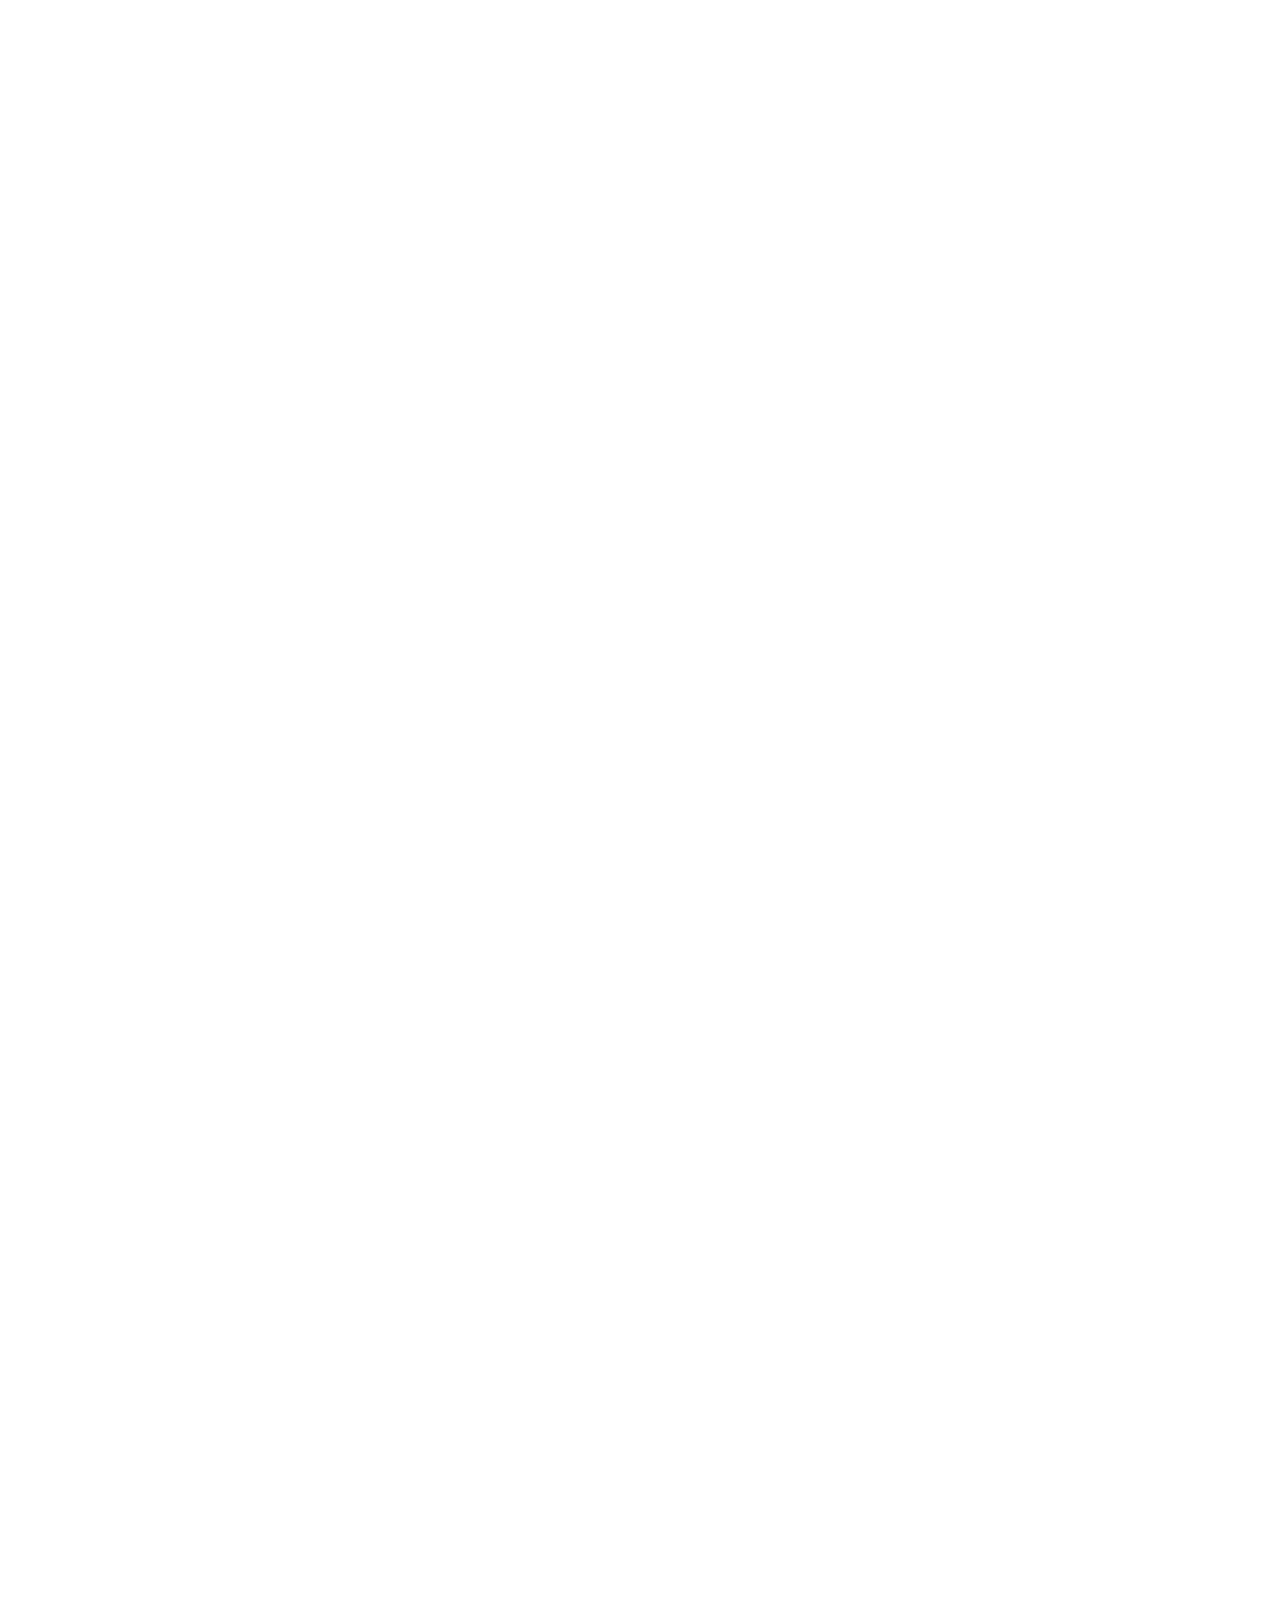
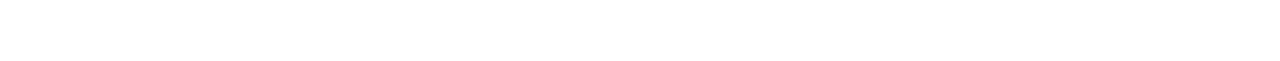
==== commit 60bab0e7: "add class" ====
--- a/index.html
+++ b/index.html
@@ -1,11 +1,12 @@
 <html>
   <head>
     <title>RV Project</title>
+    <meta name="viewport" content="width=device-width, initial-scale=1">
     <link rel="stylesheet" href="https://fonts.googleapis.com/css?family=Open+Sans:400,700">
     <link rel="stylesheet" type="text/css" href="./style/main.css">
     <link rel="stylesheet" type="text/css" media="(max-width: 750px)" href="./style/mobile.css">
   </head>
-  <body>
+  <body class="fade-in">
   	<section class="wrapper">
       <nav class="nav">
   <div class="nav--header">
@@ -775,34 +776,6 @@
     <div class="card--content font--is-small">  
       <p><strong>Business Hours</strong></p>
       <p>Weekdays: 7:00am - 7:00pm</p>
-      
-       
-       
-        
-        
-      
-       
-       
-        
-        
-      
-       
-       
-        
-        
-      
-       
-       
-        
-        
-      
-       
-       
-        
-        
-      
-       
-       
            
         <p> Saturday : 7:00am - 3:00pm </p>
         
@@ -1105,4 +1078,4 @@
 <div class="md-overlay"></div> 
   </body>
   <script type="text/javascript" src="./js/app.js"></script>
-</html>+</html>
--- a/style/main.css
+++ b/style/main.css
@@ -324,7 +324,7 @@
   left: 50%;
   width: 50%;
   max-width: 630px;
-  min-width: 450px;
+  min-width: 350px;
   height: auto;
   z-index: 2000;
   transform: translate3d(-50%,-50%,0);
@@ -356,7 +356,7 @@
 }
 
 .md-head {
-  background-color: #0056a0;
+  background-color: #0a1167;
   color: #f1f1f1;
   padding: 1em;
 }
@@ -552,4 +552,13 @@
 
 .is--invisible {
   opacity: 0;
-}+}
+
+.fade-in {
+  opacity:0;
+  animation:fadeIn ease-in 1;
+  animation-fill-mode:forwards;
+  animation-duration: .5s;
+  animation-delay: .35s
+}
+@keyframes fadeIn { from { opacity:0; } to { opacity:1; } }
--- a/style/mobile.css
+++ b/style/mobile.css
@@ -1,4 +1,4 @@
-@media(max-width: 750px) {
+@media screen and (max-width: 750px) {
 
   .wrapper {
     position: relative;
@@ -153,5 +153,20 @@
   .is-text--align {
     text-align: right;
   }
+
+  .md-head {
+    padding: .5em .75em;
+  }
+  .md-body {
+    padding: .25em;
+  }
+  .md-desc {
+    padding: .5em;
+  }
+
+  .md-contact {
+    background-color: transparent;
+    padding: .5em;
+  }
   
 }